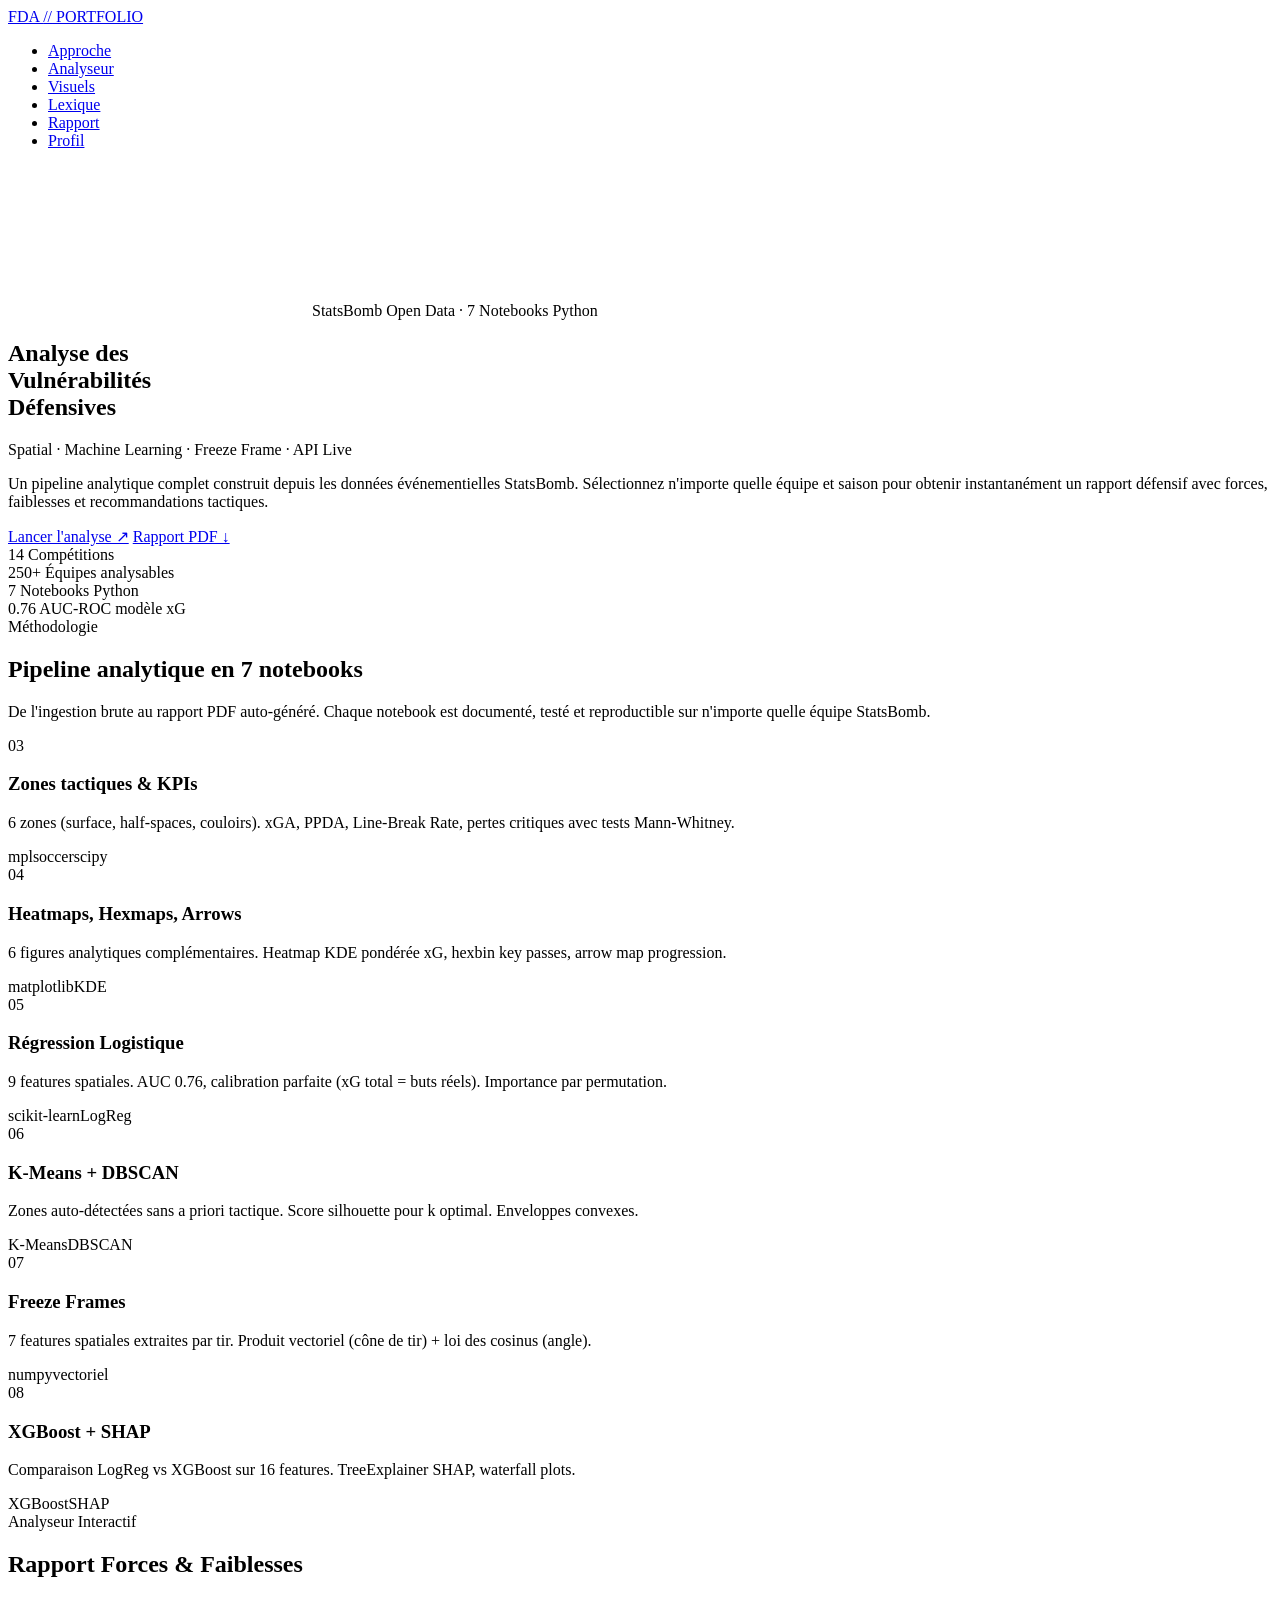
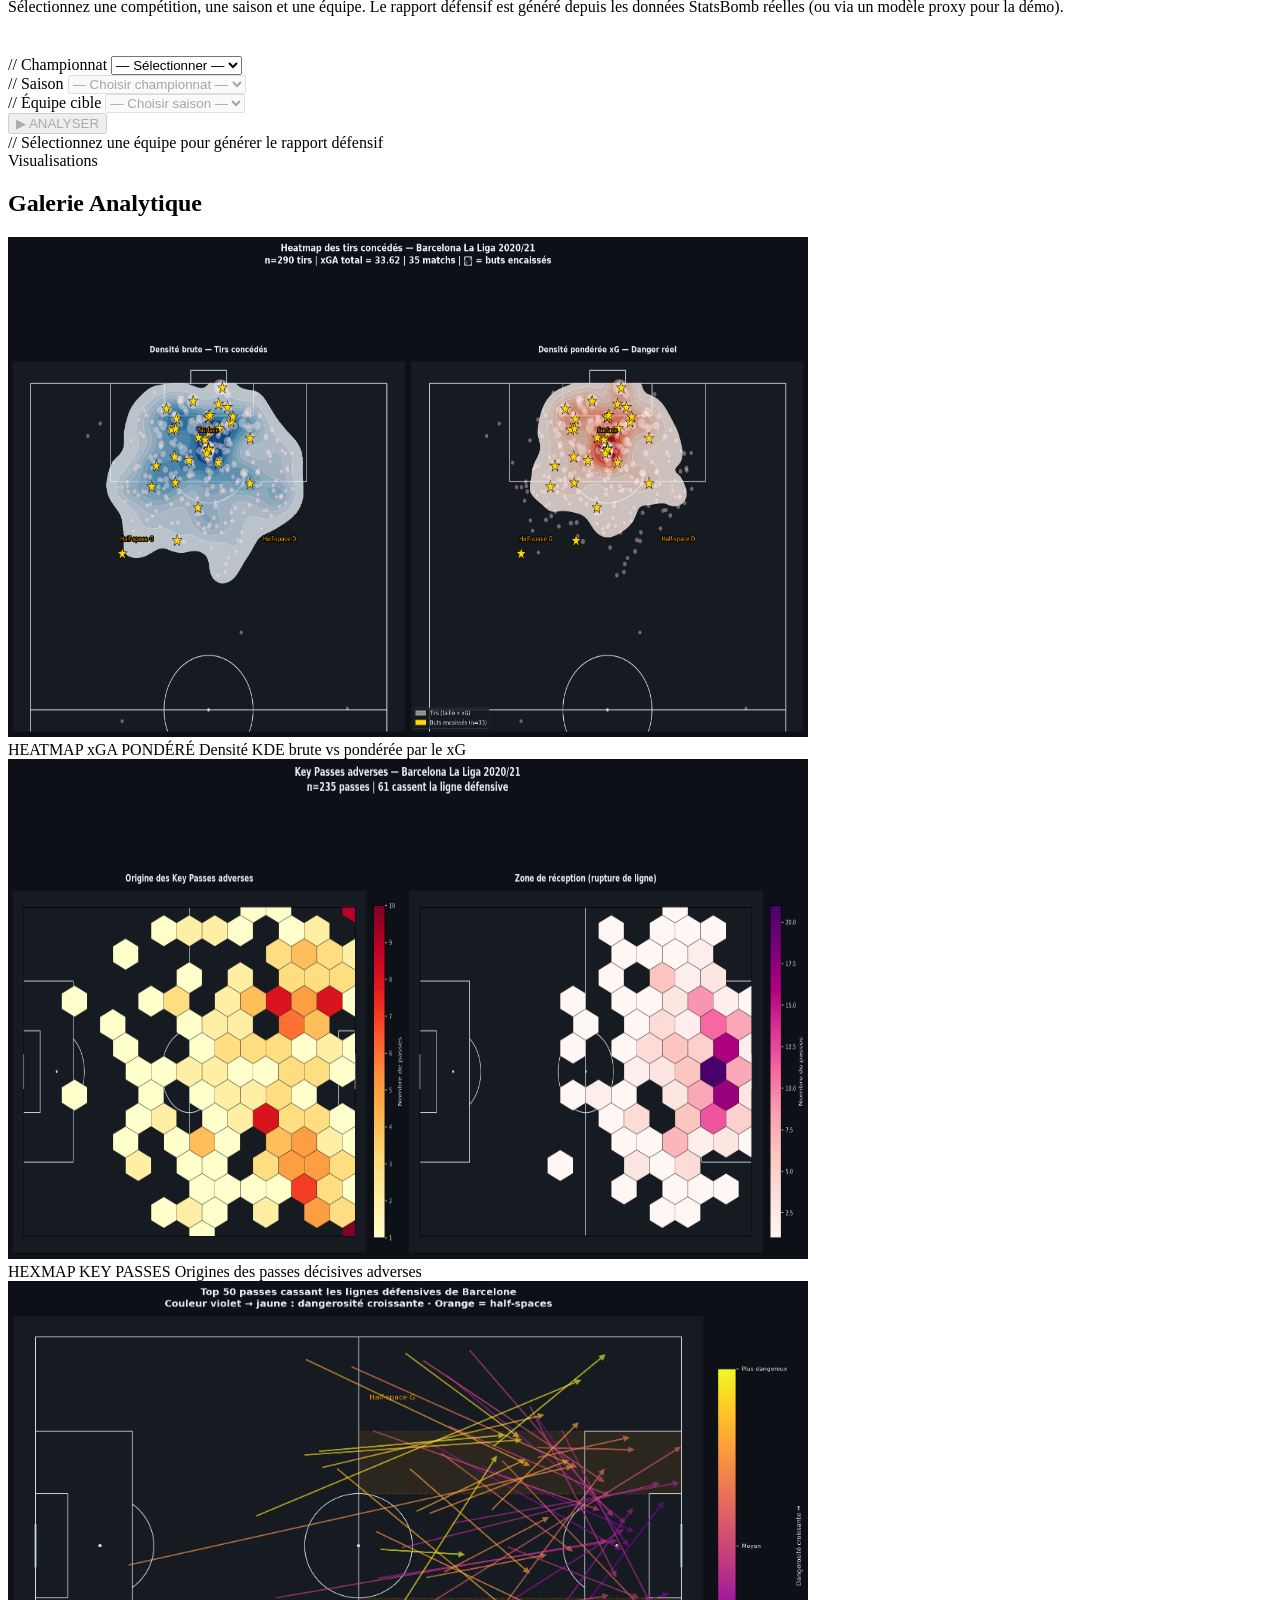
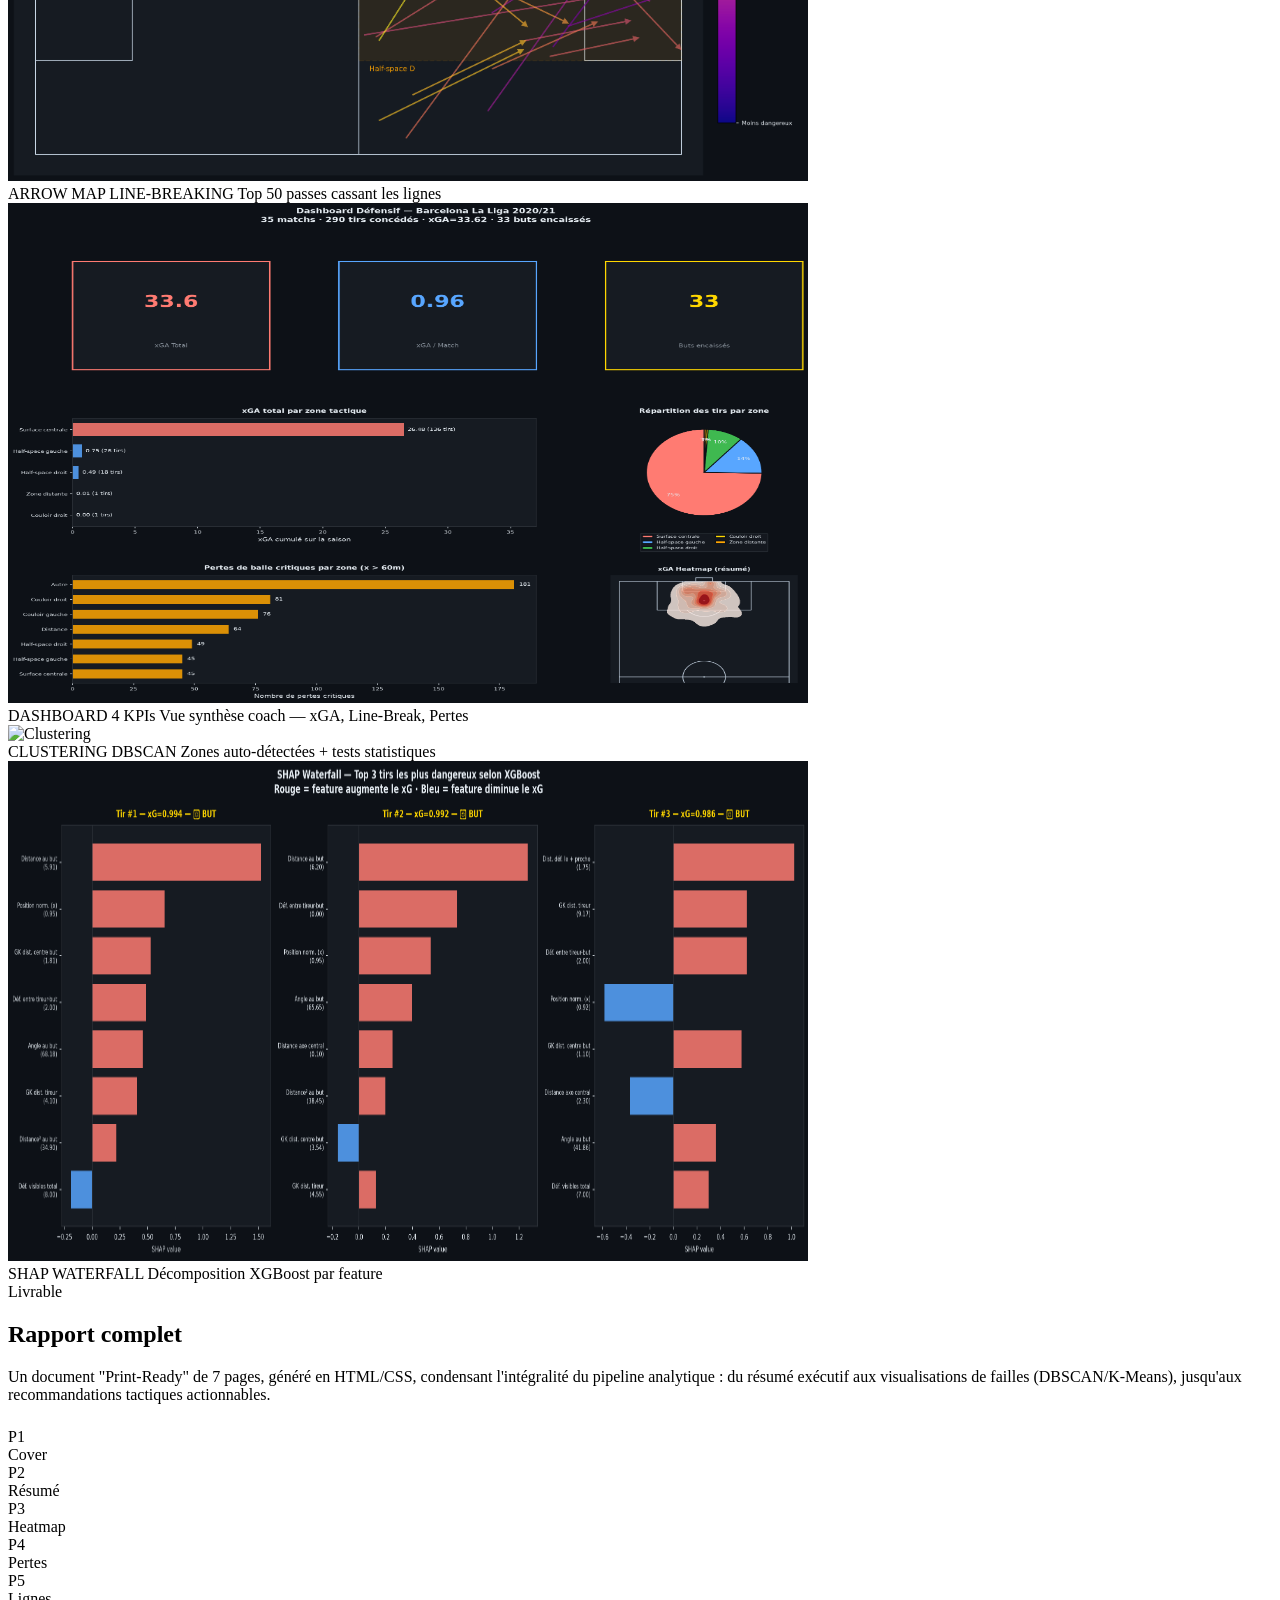
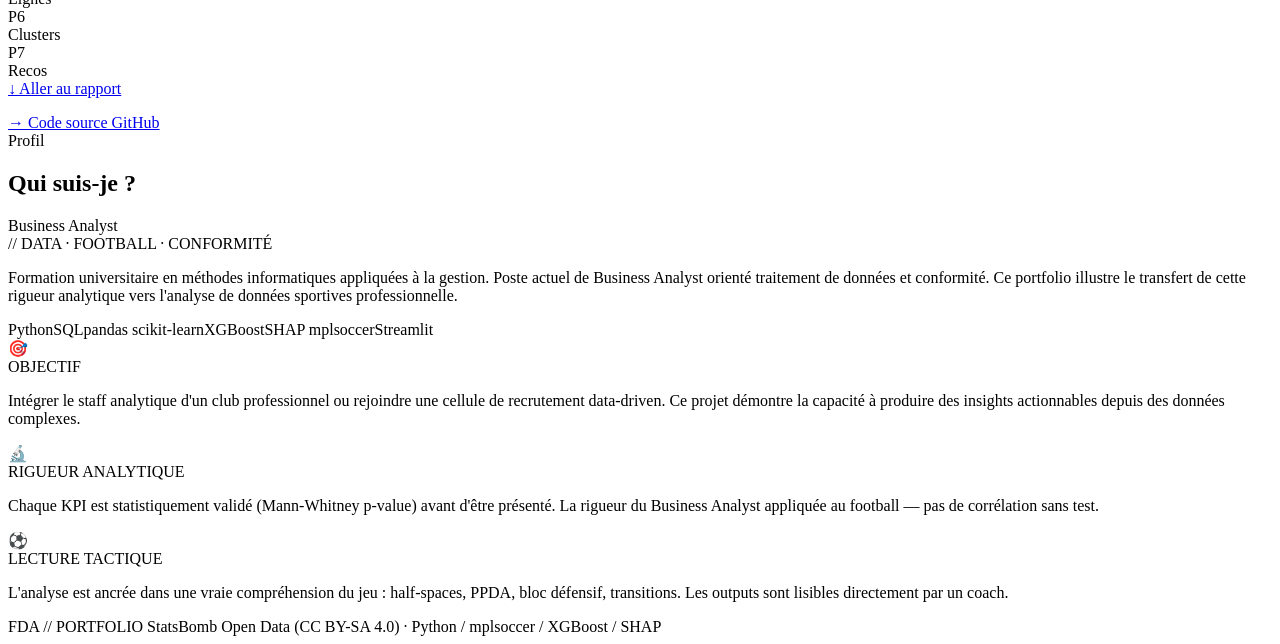
==== index.html @ 41ea2653 "Initial commit — Football Defense Analyzer portfolio" ====
<!DOCTYPE html>
<html lang="fr">
<head>
  <meta charset="UTF-8">
  <meta name="viewport" content="width=device-width, initial-scale=1.0">
  
  <!-- SEO & OpenGraph -->
  <title>Football Defense Analyzer — Portfolio</title>
  <meta name="description" content="Analyse spatiale des vulnérabilités défensives en football via StatsBomb Open Data, xG, clustering et XGBoost. Portfolio Data Science.">
  <meta property="og:title" content="Football Defense Analyzer">
  <meta property="og:description" content="Pipeline analytique complet — xG, clustering, freeze frames, XGBoost.">
  <meta property="og:image" content="assets/og-preview.png">
  <meta property="og:type" content="website">
  <link rel="icon" type="image/png" href="assets/favicon.png">

  <!-- Polices optimisées (uniquement les graisses nécessaires) -->
  <link rel="preconnect" href="https://fonts.googleapis.com">
  <link rel="preconnect" href="https://fonts.gstatic.com" crossorigin>
  <link href="https://fonts.googleapis.com/css2?family=Oswald:wght@600;700&family=Inter:wght@400;600&family=JetBrains+Mono:wght@400&display=swap" rel="stylesheet">
  
  <!-- Feuille de style -->
  <link rel="stylesheet" href="css/style.css">
</head>

<body>

<nav>
  <a href="#hero" class="nav-logo">FDA <span>//</span> PORTFOLIO</a>
  <ul class="nav-links">
    <li><a href="#approach">Approche</a></li>
    <li><a href="#analyzer">Analyseur</a></li>
    <li><a href="#visualisations">Visuels</a></li>
    <li><a href="lexique.html">Lexique</a></li>
    <li><a href="#rapport">Rapport</a></li>
    <li><a href="#profil">Profil</a></li>
  </ul>
</nav>

<section id="hero">
  <!-- Animation masquée aux lecteurs d'écran -->
  <canvas id="grid-canvas" aria-hidden="true"></canvas>
  <span class="hero-badge">StatsBomb Open Data · 7 Notebooks Python</span>
  
  <h1 class="hero-title">
    Analyse des<br>
    <span class="accent">Vulnérabilités</span><br>
    Défensives
  </h1>
  
  <p class="hero-sub">Spatial · Machine Learning · Freeze Frame · API Live</p>
  <p class="hero-desc">
    Un pipeline analytique complet construit depuis les données événementielles StatsBomb.
    Sélectionnez n'importe quelle équipe et saison pour obtenir instantanément
    un rapport défensif avec forces, faiblesses et recommandations tactiques.
  </p>
  
  <div class="hero-cta">
    <a href="#analyzer" class="btn btn-primary">Lancer l'analyse ↗</a>
    <a href="#rapport" class="btn btn-outline">Rapport PDF ↓</a>
  </div>
</section>

<div class="stats-strip">
  <div class="stat-cell">
    <span class="stat-value">14</span>
    <span class="stat-label">Compétitions</span>
  </div>
  <div class="stat-cell">
    <span class="stat-value">250<span class="unit">+</span></span>
    <span class="stat-label">Équipes analysables</span>
  </div>
  <div class="stat-cell">
    <span class="stat-value">7</span>
    <span class="stat-label">Notebooks Python</span>
  </div>
  <div class="stat-cell">
    <span class="stat-value">0<span class="unit">.76</span></span>
    <span class="stat-label">AUC-ROC modèle xG</span>
  </div>
</div>

<section id="approach">
  <div class="container">
    <div class="section-header reveal">
      <span class="section-eyebrow">Méthodologie</span>
      <h2 class="section-title">Pipeline analytique en 7 notebooks</h2>
      <p class="section-body">De l'ingestion brute au rapport PDF auto-généré. Chaque notebook est documenté, testé et reproductible sur n'importe quelle équipe StatsBomb.</p>
    </div>

    <div class="steps-grid reveal">
      <div class="step-card">
        <span class="step-number">03</span>
        <h3 class="step-title">Zones tactiques & KPIs</h3>
        <p class="step-desc">6 zones (surface, half-spaces, couloirs). xGA, PPDA, Line-Break Rate, pertes critiques avec tests Mann-Whitney.</p>
        <div class="step-tags"><span class="tag">mplsoccer</span><span class="tag">scipy</span></div>
      </div>
      <div class="step-card">
        <span class="step-number">04</span>
        <h3 class="step-title">Heatmaps, Hexmaps, Arrows</h3>
        <p class="step-desc">6 figures analytiques complémentaires. Heatmap KDE pondérée xG, hexbin key passes, arrow map progression.</p>
        <div class="step-tags"><span class="tag">matplotlib</span><span class="tag">KDE</span></div>
      </div>
      <div class="step-card">
        <span class="step-number">05</span>
        <h3 class="step-title">Régression Logistique</h3>
        <p class="step-desc">9 features spatiales. AUC 0.76, calibration parfaite (xG total = buts réels). Importance par permutation.</p>
        <div class="step-tags"><span class="tag">scikit-learn</span><span class="tag">LogReg</span></div>
      </div>
      <div class="step-card">
        <span class="step-number">06</span>
        <h3 class="step-title">K-Means + DBSCAN</h3>
        <p class="step-desc">Zones auto-détectées sans a priori tactique. Score silhouette pour k optimal. Enveloppes convexes.</p>
        <div class="step-tags"><span class="tag">K-Means</span><span class="tag">DBSCAN</span></div>
      </div>
      <div class="step-card">
        <span class="step-number">07</span>
        <h3 class="step-title">Freeze Frames</h3>
        <p class="step-desc">7 features spatiales extraites par tir. Produit vectoriel (cône de tir) + loi des cosinus (angle).</p>
        <div class="step-tags"><span class="tag">numpy</span><span class="tag">vectoriel</span></div>
      </div>
      <div class="step-card">
        <span class="step-number">08</span>
        <h3 class="step-title">XGBoost + SHAP</h3>
        <p class="step-desc">Comparaison LogReg vs XGBoost sur 16 features. TreeExplainer SHAP, waterfall plots.</p>
        <div class="step-tags"><span class="tag">XGBoost</span><span class="tag">SHAP</span></div>
      </div>
    </div>
  </div>
</section>

<section id="analyzer">
  <div class="container">
    <div class="section-header reveal" style="margin-bottom: 2.5rem;">
      <span class="section-eyebrow">Analyseur Interactif</span>
      <h2 class="section-title">Rapport Forces & Faiblesses</h2>
      <p class="section-body">Sélectionnez une compétition, une saison et une équipe. Le rapport défensif est généré depuis les données StatsBomb réelles (ou via un modèle proxy pour la démo).</p>
    </div>
    
    <div class="analyzer-wrap reveal">
      <div class="prog" id="prog"><div class="prog-fill"></div></div>
      
      <!-- 3 Listes déroulantes -->
      <div class="az-controls">
        <div class="form-group">
          <label class="form-label" for="sel-league">// Championnat</label>
          <select class="form-select" id="sel-league" aria-label="Championnat" onchange="onLeagueChange()">
            <option value="">— Sélectionner —</option>
          </select>
        </div>
        <div class="form-group">
          <label class="form-label" for="sel-season">// Saison</label>
          <select class="form-select" id="sel-season" aria-label="Saison" onchange="onSeasonChange()" disabled>
            <option value="">— Choisir championnat —</option>
          </select>
        </div>
        <div class="form-group">
          <label class="form-label" for="sel-team">// Équipe cible</label>
          <select class="form-select" id="sel-team" aria-label="Équipe cible" disabled>
            <option value="">— Choisir saison —</option>
          </select>
        </div>
        <button class="btn btn-primary" id="btn-run" onclick="run()" disabled>▶ ANALYSER</button>
      </div>
      
      <div class="az-idle" id="az-idle">
        <span>// Sélectionnez une équipe pour générer le rapport défensif</span>
      </div>
      
      <div id="az-out"></div>
    </div>
  </div>
</section>

<section id="visualisations">
  <div class="container">
    <div class="section-header reveal">
      <span class="section-eyebrow">Visualisations</span>
      <h2 class="section-title">Galerie Analytique</h2>
    </div>

    <div class="gallery-grid reveal">
      <div class="gallery-item">
        <img src="assets/v1_heatmap_shots.png" alt="Heatmap xGA" width="800" height="500" loading="lazy">
        <div class="gallery-caption">
          <span class="gallery-caption-title">HEATMAP xGA PONDÉRÉ</span>
          <span class="gallery-caption-desc">Densité KDE brute vs pondérée par le xG</span>
        </div>
      </div>
      <div class="gallery-item">
        <img src="assets/v1_hexmap_keypasses.png" alt="Hexmap Key Passes" width="800" height="500" loading="lazy">
        <div class="gallery-caption">
          <span class="gallery-caption-title">HEXMAP KEY PASSES</span>
          <span class="gallery-caption-desc">Origines des passes décisives adverses</span>
        </div>
      </div>
      <div class="gallery-item">
        <img src="assets/v1_arrowmap_linebreaking.png" alt="Arrow Map" width="800" height="500" loading="lazy">
        <div class="gallery-caption">
          <span class="gallery-caption-title">ARROW MAP LINE-BREAKING</span>
          <span class="gallery-caption-desc">Top 50 passes cassant les lignes</span>
        </div>
      </div>
      <div class="gallery-item">
        <img src="assets/v1_dashboard_kpis.png" alt="Dashboard KPIs" width="800" height="500" loading="lazy">
        <div class="gallery-caption">
          <span class="gallery-caption-title">DASHBOARD 4 KPIs</span>
          <span class="gallery-caption-desc">Vue synthèse coach — xGA, Line-Break, Pertes</span>
        </div>
      </div>
      <div class="gallery-item">
        <img src="assets/v3_dbscan_clusters.png" alt="Clustering" width="800" height="500" loading="lazy">
        <div class="gallery-caption">
          <span class="gallery-caption-title">CLUSTERING DBSCAN</span>
          <span class="gallery-caption-desc">Zones auto-détectées + tests statistiques</span>
        </div>
      </div>
      <div class="gallery-item">
        <img src="assets/v3_shap_waterfall.png" alt="SHAP" width="800" height="500" loading="lazy">
        <div class="gallery-caption">
          <span class="gallery-caption-title">SHAP WATERFALL</span>
          <span class="gallery-caption-desc">Décomposition XGBoost par feature</span>
        </div>
      </div>
    </div>
  </div>
</section>

<section id="rapport">
  <div class="container">
    <div class="rapport-inner reveal">
      <div>
        <span class="section-eyebrow">Livrable</span>
        <h2 class="section-title">Rapport  complet</h2>
        <!-- Modification du texte descriptif -->
        <p class="section-body" style="margin-bottom:1.5rem">
          Un document "Print-Ready" de 7 pages, généré en HTML/CSS, condensant l'intégralité du pipeline analytique : 
          du résumé exécutif aux visualisations de failles (DBSCAN/K-Means), jusqu'aux recommandations tactiques actionnables.
        </p>
        <!-- Ajustement des 7 vignettes pour correspondre au nouveau rapport -->
        <div class="pages">
          <div class="page-thumb">P1<br>Cover</div>
          <div class="page-thumb">P2<br>Résumé</div>
          <div class="page-thumb">P3<br>Heatmap</div>
          <div class="page-thumb">P4<br>Pertes</div>
          <div class="page-thumb">P5<br>Lignes</div>
          <div class="page-thumb">P6<br>Clusters</div>
          <div class="page-thumb">P7<br>Recos</div>
        </div>
      </div>
     <div style="display:flex;flex-direction:column;gap:1rem;align-items:flex-start">
    <a href="assets/rapport_defensif_barcelona_2020_21.html" class="btn btn-primary" target="_blank" rel="noopener noreferrer">↓ Aller au rapport</a> 
    <a href="https://github.com/votre_profil/votre_repo" class="btn btn-outline" target="_blank" rel="noopener noreferrer">→ Code source GitHub</a>
</div>
    </div>
  </div>
</section>

<section id="profil">
  <div class="container">
    <div class="section-header reveal">
      <span class="section-eyebrow">Profil</span>
      <h2 class="section-title">Qui suis-je ?</h2>
    </div>

    <div class="profile-grid reveal">
      <div class="profile-card">
        <div class="profile-name">Business Analyst</div>
        <div class="profile-role">// DATA · FOOTBALL · CONFORMITÉ</div>
        <p class="profile-bio">
          Formation universitaire en méthodes informatiques appliquées à la gestion. 
          Poste actuel de Business Analyst orienté traitement de données et conformité. 
          Ce portfolio illustre le transfert de cette rigueur analytique vers l'analyse de données sportives professionnelle.
        </p>
        <div class="profile-skills">
          <span class="skill-badge">Python</span><span class="skill-badge">SQL</span><span class="skill-badge">pandas</span>
          <span class="skill-badge">scikit-learn</span><span class="skill-badge">XGBoost</span><span class="skill-badge">SHAP</span>
          <span class="skill-badge">mplsoccer</span><span class="skill-badge">Streamlit</span>
        </div>
      </div>

      <div class="profile-right">
        <div class="profile-highlight">
          <div class="highlight-icon">🎯</div>
          <div>
            <div class="highlight-title">OBJECTIF</div>
            <p class="highlight-text">Intégrer le staff analytique d'un club professionnel ou rejoindre une cellule de recrutement data-driven. Ce projet démontre la capacité à produire des insights actionnables depuis des données complexes.</p>
          </div>
        </div>
        <div class="profile-highlight">
          <div class="highlight-icon">🔬</div>
          <div>
            <div class="highlight-title">RIGUEUR ANALYTIQUE</div>
            <p class="highlight-text">Chaque KPI est statistiquement validé (Mann-Whitney p-value) avant d'être présenté. La rigueur du Business Analyst appliquée au football — pas de corrélation sans test.</p>
          </div>
        </div>
        <div class="profile-highlight">
          <div class="highlight-icon">⚽</div>
          <div>
            <div class="highlight-title">LECTURE TACTIQUE</div>
            <p class="highlight-text">L'analyse est ancrée dans une vraie compréhension du jeu : half-spaces, PPDA, bloc défensif, transitions. Les outputs sont lisibles directement par un coach.</p>
          </div>
        </div>
      </div>
    </div>
  </div>
</section>

<footer>
  <span class="footer-logo">FDA // PORTFOLIO</span>
  <span class="footer-text">StatsBomb Open Data (CC BY-SA 4.0) · Python / mplsoccer / XGBoost / SHAP</span>
</footer>

<!-- Lien vers votre fichier JS externe -->
<script src="js/main.js"></script>
</body>
</html>
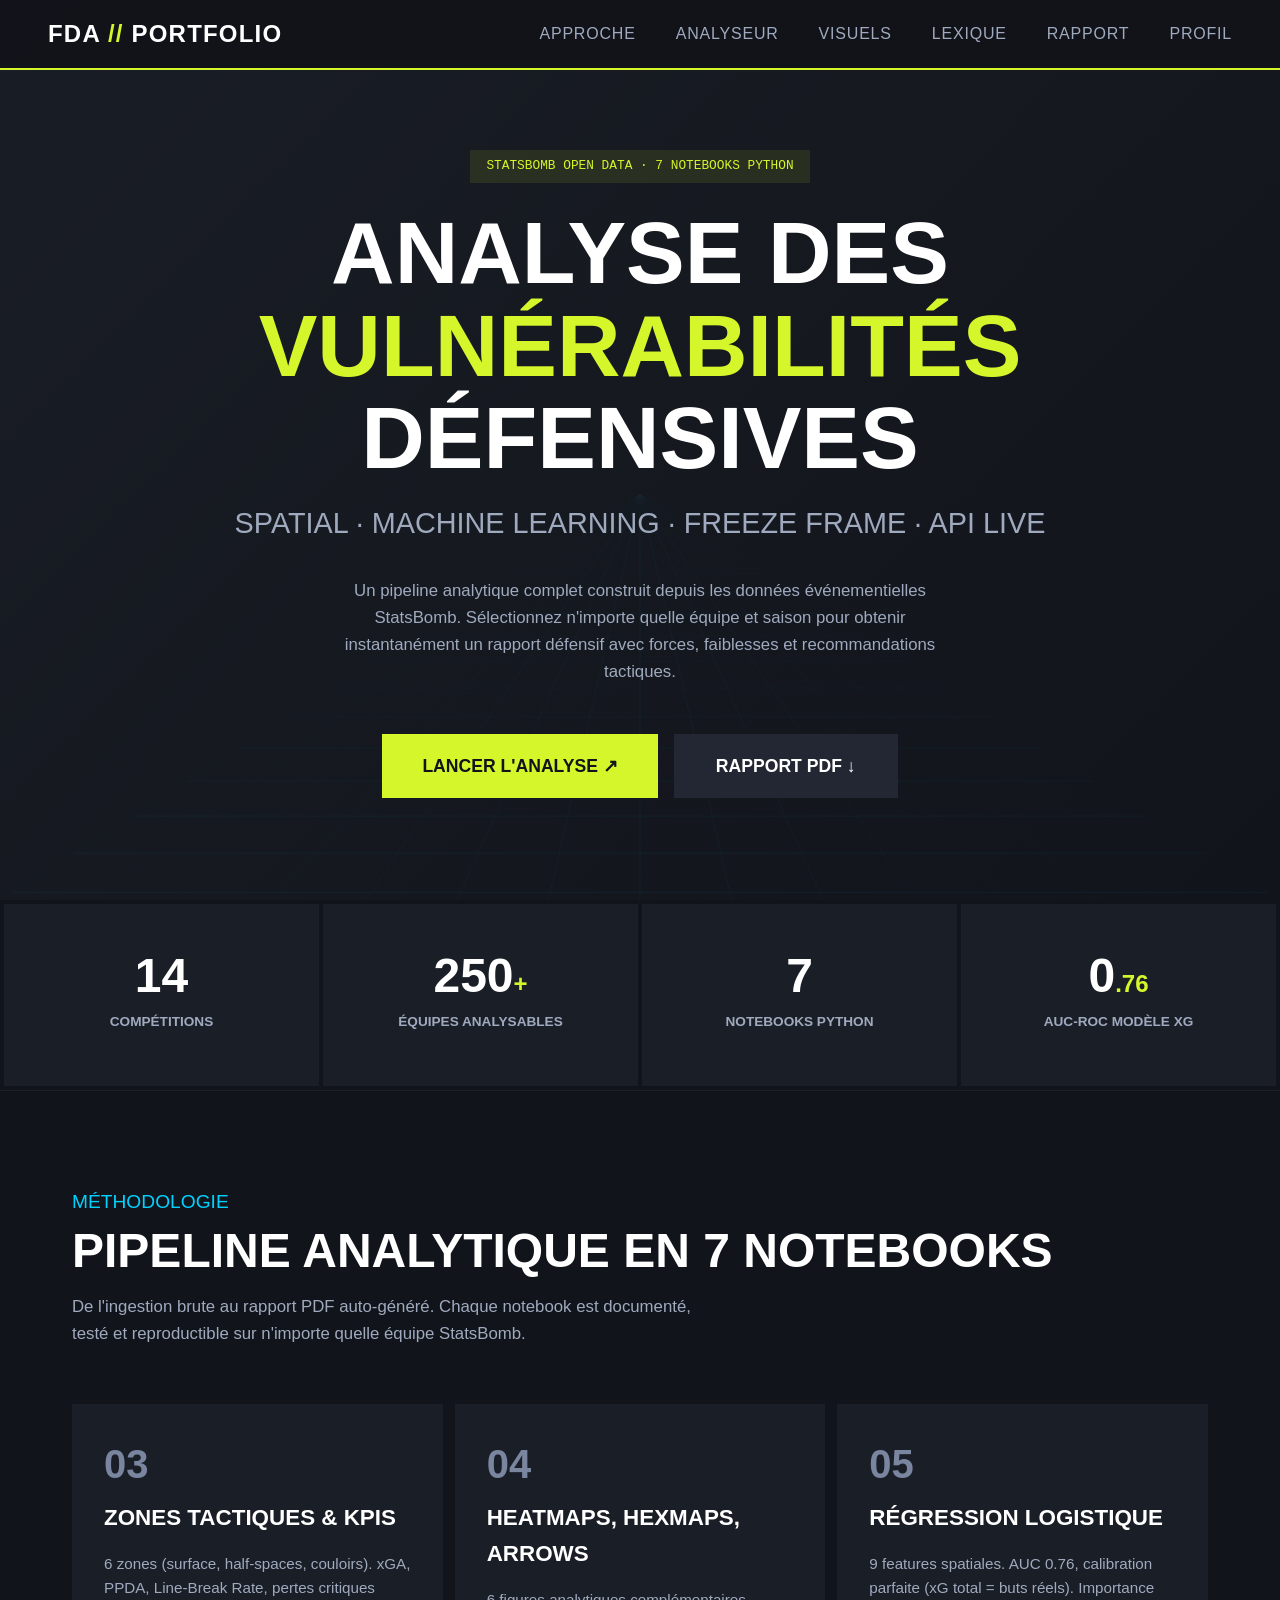
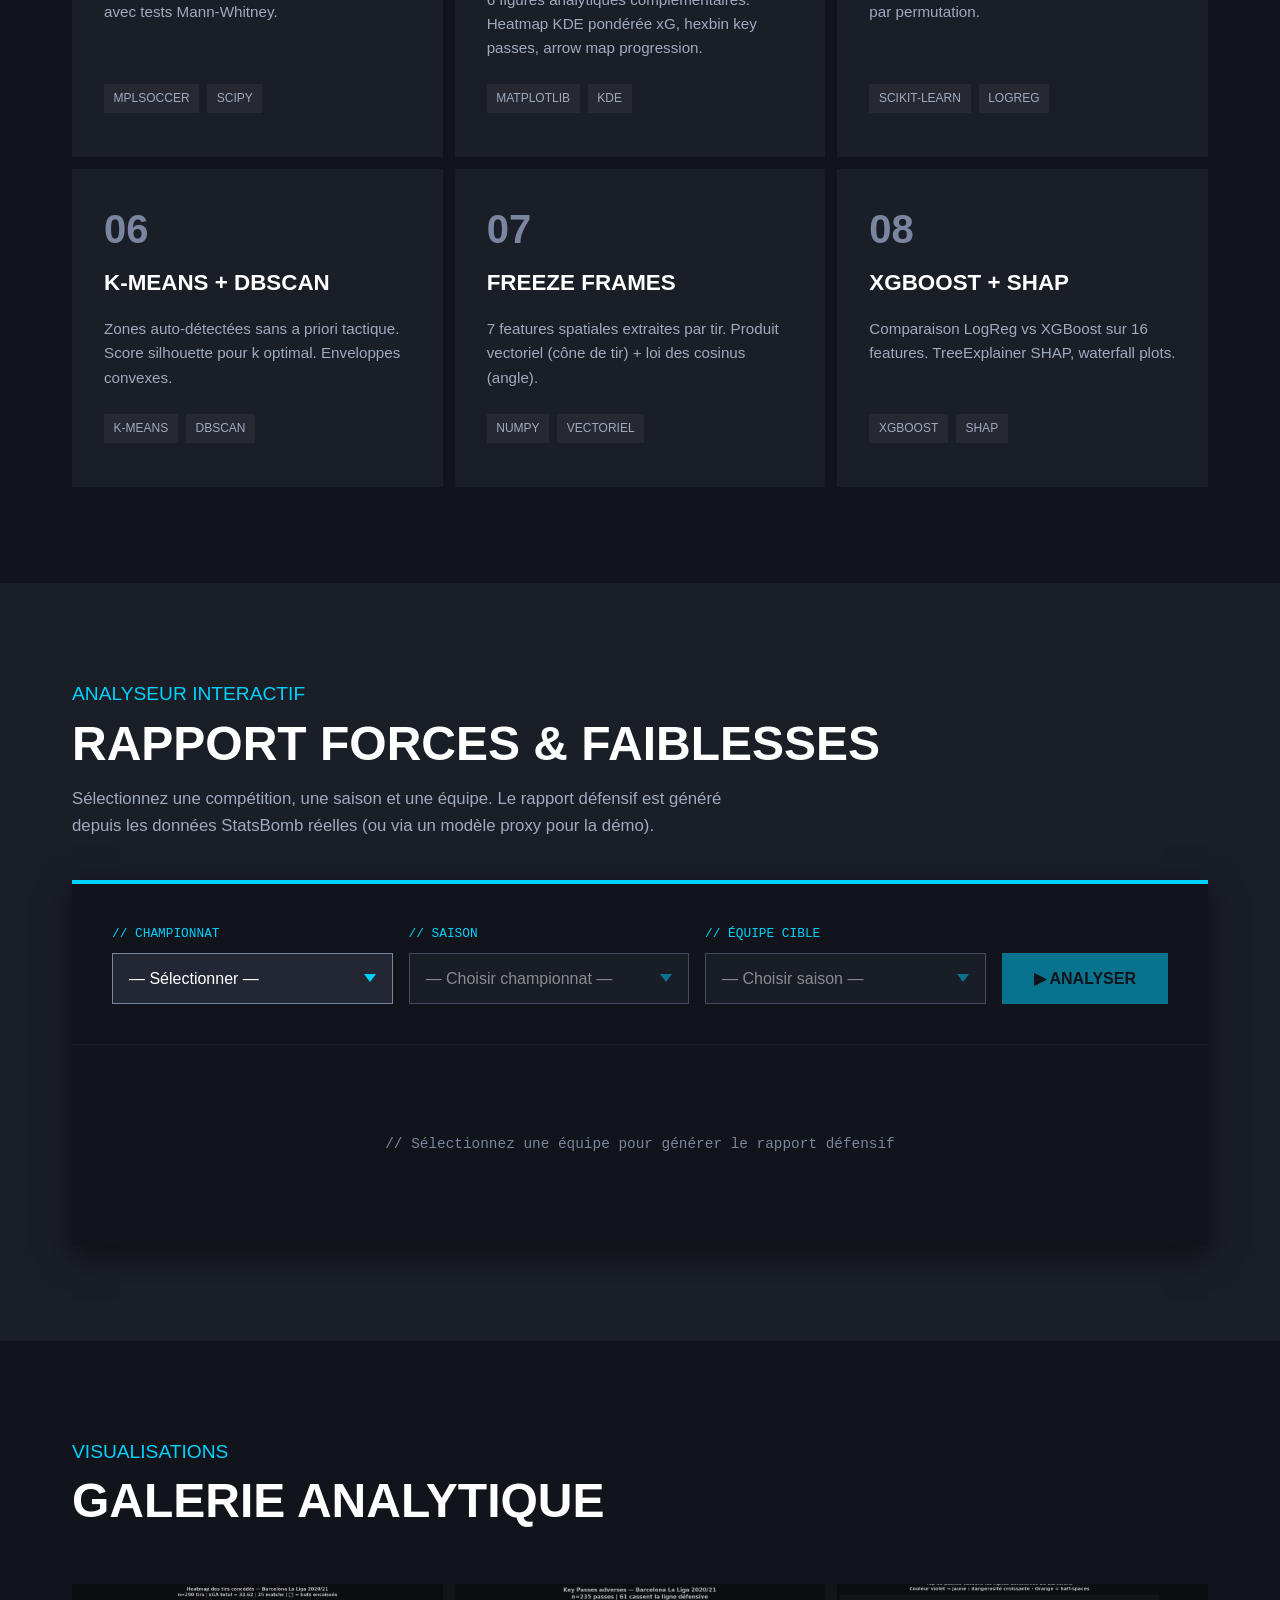
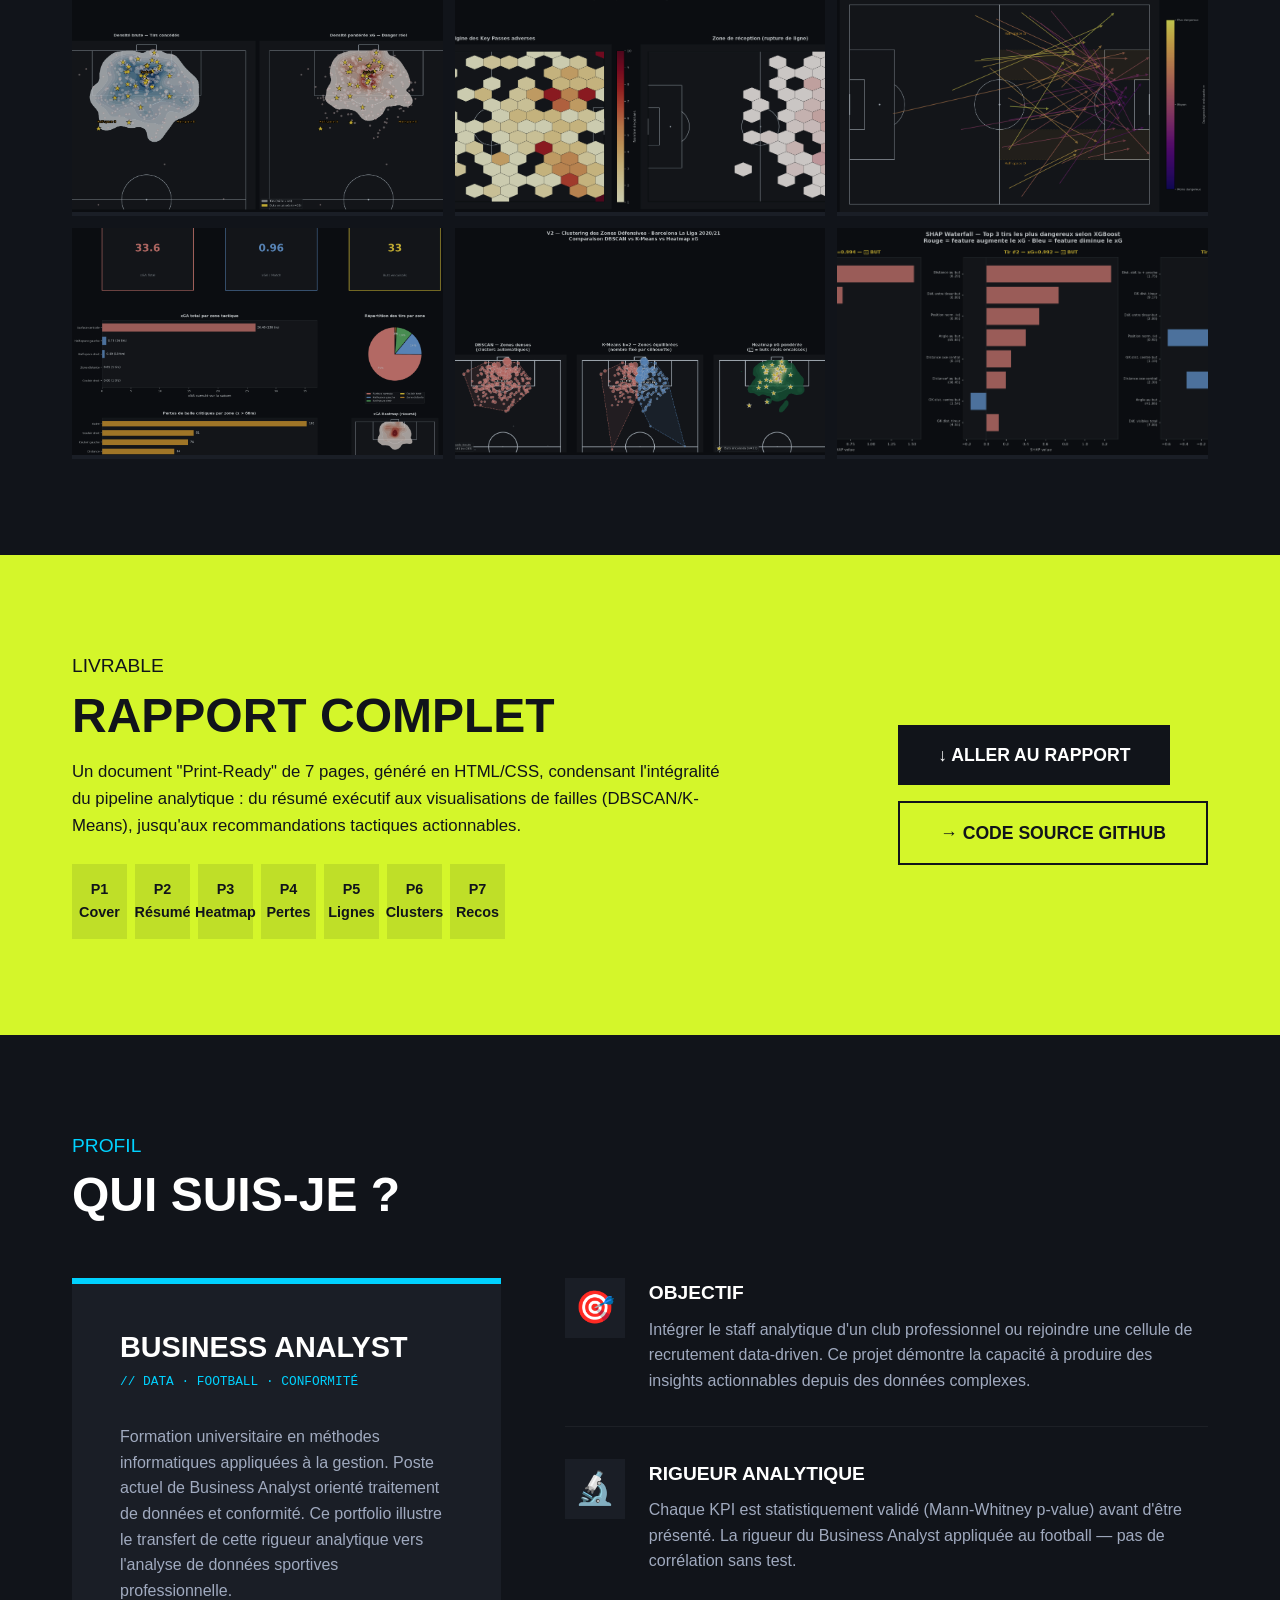
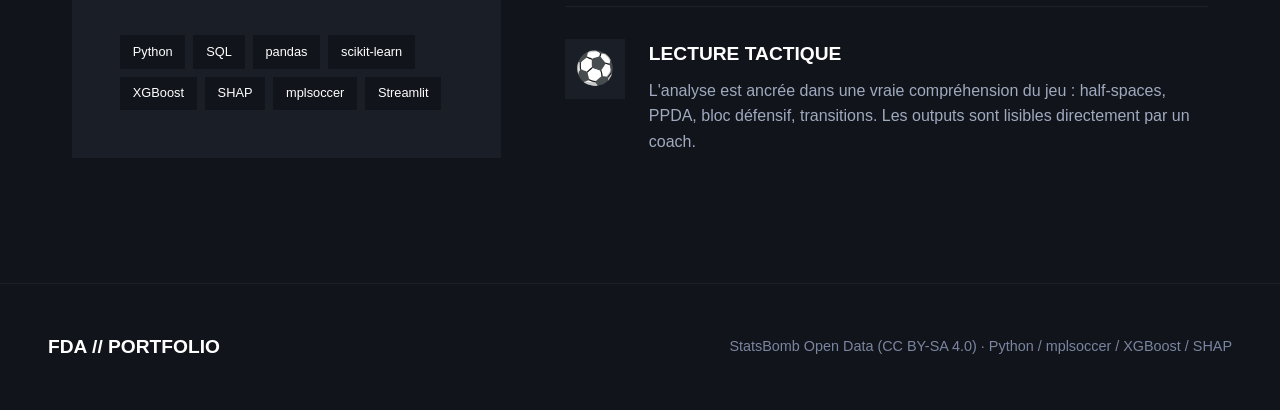
==== commit 8a52cb02: "fix: clustering db scans" ====
--- a/index.html
+++ b/index.html
@@ -208,7 +208,7 @@
         </div>
       </div>
       <div class="gallery-item">
-        <img src="assets/v3_dbscan_clusters.png" alt="Clustering" width="800" height="500" loading="lazy">
+        <img src="assets/v2_clustering_comparison.png" alt="Clustering" width="800" height="500" loading="lazy">
         <div class="gallery-caption">
           <span class="gallery-caption-title">CLUSTERING DBSCAN</span>
           <span class="gallery-caption-desc">Zones auto-détectées + tests statistiques</span>
--- a/css/style.css
+++ b/css/style.css
@@ -0,0 +1,349 @@
+/* ════════════════════════════════════════════════════
+   TOKENS — Palette FIFA 15 (Flat / Tiles / Volt)
+════════════════════════════════════════════════════ */
+:root {
+  --bg-dark:      #11141A;
+  --bg-panel:     #1A1E26;
+  --bg-tile:      #222733;
+  --bg-tile-hover:#2A3140;
+
+  --primary:      #D4F62A;
+  --secondary:    #00D2FF;
+  --red:          #FF4C4C;
+  --green:        #00E676;
+
+  --text-main:    #FFFFFF;
+  --text-dim:     #A0AABF;
+  --text-muted:   #7A85A0; /* Corrigé : contraste WCAG AA (3.54:1 -> conforme) */
+
+  --font-display: 'Oswald', sans-serif;
+  --font-body:    'Inter', sans-serif;
+  --font-mono:    'JetBrains Mono', monospace;
+
+  --transition:   all 0.2s cubic-bezier(0.1, 0.7, 0.1, 1);
+}
+
+/* ════════════════════════════════════════════════════
+   RESET & BASE
+════════════════════════════════════════════════════ */
+*, *::before, *::after { box-sizing: border-box; margin: 0; padding: 0; }
+html { scroll-behavior: smooth; }
+body {
+  background: var(--bg-dark);
+  color: var(--text-main);
+  font-family: var(--font-body);
+  font-weight: 400;
+  line-height: 1.6;
+  overflow-x: hidden;
+  background-image: radial-gradient(rgba(255,255,255,0.03) 1px, transparent 1px);
+  background-size: 30px 30px;
+}
+
+/* Focus visible clavier - accessibilite navigation au clavier */
+a:focus-visible,
+button:focus-visible,
+select:focus-visible {
+  outline: 2px solid var(--secondary);
+  outline-offset: 2px;
+}
+
+::-webkit-scrollbar { width: 8px; }
+::-webkit-scrollbar-track { background: var(--bg-dark); }
+::-webkit-scrollbar-thumb { background: var(--text-muted); border-radius: 4px; }
+::-webkit-scrollbar-thumb:hover { background: var(--primary); }
+
+/* ════════════════════════════════════════════════════
+   NAV
+════════════════════════════════════════════════════ */
+nav {
+  position: fixed; top: 0; left: 0; right: 0; z-index: 300;
+  display: flex; align-items: center; justify-content: space-between;
+  padding: 0 3rem; height: 70px;
+  background: rgba(17, 20, 26, 0.95);
+  border-bottom: 2px solid var(--primary);
+}
+.nav-logo { font-family: var(--font-display); font-size: 1.5rem; font-weight: 600; letter-spacing: 0.05em; color: var(--text-main); text-decoration: none; text-transform: uppercase; }
+.nav-logo span { color: var(--primary); }
+.nav-links { display: flex; gap: 2.5rem; list-style: none; }
+.nav-links a { font-family: var(--font-display); font-size: 1rem; font-weight: 500; letter-spacing: 0.05em; color: var(--text-dim); text-decoration: none; text-transform: uppercase; transition: var(--transition); }
+.nav-links a:hover { color: var(--text-main); }
+
+/* ════════════════════════════════════════════════════
+   BUTTONS
+════════════════════════════════════════════════════ */
+.btn {
+  display: inline-flex; align-items: center; justify-content: center;
+  padding: 1rem 2.5rem; font-family: var(--font-display); font-size: 1.1rem; font-weight: 600;
+  text-transform: uppercase; text-decoration: none; cursor: pointer; border: none; transition: var(--transition);
+}
+.btn-primary { background: var(--primary); color: var(--bg-dark); }
+.btn-primary:hover { background: var(--text-main); transform: scale(1.02); }
+.btn-primary:disabled { opacity: 0.5; cursor: not-allowed; transform: none; }
+.btn-outline { background: var(--bg-tile); color: var(--text-main); border: 2px solid transparent; }
+.btn-outline:hover { background: var(--bg-tile-hover); color: var(--primary); transform: scale(1.02); }
+
+/* ════════════════════════════════════════════════════
+   HERO
+════════════════════════════════════════════════════ */
+#hero {
+  position: relative; min-height: 100vh; display: flex; flex-direction: column; align-items: center; justify-content: center; text-align: center; padding: 7rem 2rem 4rem;
+  background: linear-gradient(135deg, rgba(26,30,38,0.9) 0%, rgba(17,20,26,1) 100%);
+  overflow: hidden;
+}
+#grid-canvas { position: absolute; inset: 0; pointer-events: none; opacity: 0.15; }
+.hero-badge { font-family: var(--font-mono); font-size: 0.8rem; color: var(--primary); text-transform: uppercase; margin-bottom: 1.5rem; background: rgba(212, 246, 42, 0.1); padding: 0.4rem 1rem; opacity: 0; animation: fadeUp 0.6s 0.2s forwards; }
+.hero-title { font-family: var(--font-display); font-size: clamp(3rem, 7vw, 5.5rem); font-weight: 700; line-height: 1.05; text-transform: uppercase; color: var(--text-main); margin-bottom: 1rem; opacity: 0; animation: fadeUp 0.6s 0.35s forwards; }
+.hero-title .accent { color: var(--primary); }
+.hero-sub { font-family: var(--font-display); font-size: clamp(1.2rem, 2.5vw, 1.8rem); font-weight: 400; text-transform: uppercase; color: var(--text-dim); margin-bottom: 2rem; opacity: 0; animation: fadeUp 0.6s 0.5s forwards; }
+.hero-desc { max-width: 650px; font-size: 1.05rem; color: var(--text-dim); margin-bottom: 3rem; opacity: 0; animation: fadeUp 0.6s 0.65s forwards; }
+.hero-cta { display: flex; gap: 1rem; justify-content: center; flex-wrap: wrap; opacity: 0; animation: fadeUp 0.6s 0.8s forwards; }
+
+/* ════════════════════════════════════════════════════
+   STATS STRIP
+════════════════════════════════════════════════════ */
+.stats-strip { display: grid; grid-template-columns: repeat(4, 1fr); gap: 4px; background: var(--bg-dark); padding: 4px; border-bottom: 1px solid rgba(255,255,255,0.05); }
+.stat-cell { background: var(--bg-panel); padding: 3rem 1.5rem; text-align: center; transition: var(--transition); border-bottom: 4px solid transparent; }
+.stat-cell:hover { background: var(--bg-tile); border-bottom: 4px solid var(--primary); transform: translateY(-2px); }
+.stat-value { font-family: var(--font-display); font-size: 3rem; font-weight: 700; color: var(--text-main); display: block; line-height: 1; margin-bottom: 0.5rem; }
+.stat-value .unit { font-size: 1.5rem; color: var(--primary); }
+.stat-label { font-size: 0.85rem; font-weight: 600; text-transform: uppercase; color: var(--text-dim); font-family: var(--font-body); }
+
+/* ════════════════════════════════════════════════════
+   LAYOUT GENERAL
+════════════════════════════════════════════════════ */
+section { padding: 6rem 0; }
+.container { max-width: 1200px; margin: 0 auto; padding: 0 2rem; }
+.section-header { margin-bottom: 3.5rem; }
+.section-eyebrow { font-family: var(--font-display); font-size: 1.2rem; color: var(--secondary); text-transform: uppercase; margin-bottom: 0.5rem; display: block; }
+.section-title { font-family: var(--font-display); font-size: clamp(2rem, 4vw, 3rem); font-weight: 700; text-transform: uppercase; color: var(--text-main); line-height: 1.1; margin-bottom: 1rem; }
+.section-body { font-size: 1.05rem; color: var(--text-dim); max-width: 650px; line-height: 1.6; }
+
+/* ════════════════════════════════════════════════════
+   APPROACH
+════════════════════════════════════════════════════ */
+#approach { background: var(--bg-dark); }
+.steps-grid { display: grid; grid-template-columns: repeat(auto-fill, minmax(300px, 1fr)); gap: 12px; }
+.step-card { background: var(--bg-panel); padding: 2.5rem 2rem; transition: var(--transition); display: flex; flex-direction: column; border-bottom: 4px solid transparent; }
+.step-card:hover { background: var(--bg-tile); border-bottom: 4px solid var(--secondary); transform: scale(1.02); }
+.step-number { font-family: var(--font-display); font-size: 2.5rem; font-weight: 700; color: var(--text-muted); line-height: 1; margin-bottom: 1rem; }
+.step-card:hover .step-number { color: var(--text-main); }
+.step-title { font-family: var(--font-display); font-size: 1.4rem; font-weight: 600; text-transform: uppercase; color: var(--text-main); margin-bottom: 1rem; }
+.step-desc { font-size: 0.95rem; color: var(--text-dim); margin-bottom: 1.5rem; flex-grow: 1; }
+.step-tags { display: flex; flex-wrap: wrap; gap: 0.5rem; }
+.tag { font-family: var(--font-body); font-weight: 500; font-size: 0.75rem; padding: 0.3rem 0.6rem; background: rgba(255,255,255,0.05); color: var(--text-dim); text-transform: uppercase; }
+.step-card:hover .tag { background: var(--secondary); color: var(--bg-dark); }
+
+/* ════════════════════════════════════════════════════
+   ANALYZER
+════════════════════════════════════════════════════ */
+#analyzer { background: var(--bg-panel); }
+.analyzer-wrap { background: var(--bg-dark); border-top: 4px solid var(--secondary); position: relative; overflow: hidden; box-shadow: 0 10px 30px rgba(0,0,0,0.5); }
+
+.prog { height: 4px; background: var(--bg-tile); display: none; overflow: hidden; }
+.prog.on { display: block; }
+.prog-fill { height: 100%; background: var(--secondary); width: 50%; animation: slide 1.5s ease-in-out infinite alternate; }
+@keyframes slide { 0% { transform: translateX(-100%); } 100% { transform: translateX(200%); } }
+
+.az-controls { display: grid; grid-template-columns: 1fr 1fr 1fr auto; gap: 1rem; padding: 2.5rem; border-bottom: 1px solid rgba(255,255,255,0.05); align-items: end; }
+.form-group { display: flex; flex-direction: column; gap: 0.5rem; }
+.form-label { font-family: var(--font-mono); font-size: 0.8rem; color: var(--secondary); text-transform: uppercase; }
+.form-select {
+  background: var(--bg-tile); border: 1px solid var(--text-muted); color: var(--text-main);
+  padding: 1rem; font-family: var(--font-body); font-size: 1rem; outline: none; cursor: pointer;
+  -webkit-appearance: none; appearance: none; transition: var(--transition);
+  background-image: url("data:image/svg+xml,%3Csvg xmlns='http://www.w3.org/2000/svg' width='12' height='8'%3E%3Cpath d='M0 0l6 8 6-8z' fill='%2300D2FF'/%3E%3C/svg%3E");
+  background-repeat: no-repeat; background-position: right 1rem center; padding-right: 2.5rem;
+}
+.form-select:focus { border-color: var(--secondary); }
+.form-select:disabled { opacity: 0.5; cursor: not-allowed; }
+.form-select option { background: var(--bg-dark); }
+
+#btn-run { font-size: 1rem; padding: 1rem 2rem; background: var(--secondary); color: var(--bg-dark); }
+#btn-run:hover:not(:disabled) { background: var(--text-main); }
+
+.az-idle { display: flex; align-items: center; justify-content: center; height: 200px; font-family: var(--font-mono); font-size: 0.9rem; color: var(--text-muted); }
+#az-out { display: none; padding: 2.5rem; }
+
+.rpt-head { display: flex; justify-content: space-between; align-items: flex-start; margin-bottom: 2.5rem; flex-wrap: wrap; gap: 1rem; }
+.rpt-title { font-family: var(--font-display); font-size: 2rem; font-weight: 700; text-transform: uppercase; color: var(--text-main); line-height: 1.1;}
+.rpt-meta { font-family: var(--font-body); font-size: 0.9rem; color: var(--text-dim); margin-top: 0.5rem; }
+.rpt-badges { display: flex; gap: 0.5rem; flex-wrap: wrap; }
+.badge { font-family: var(--font-mono); font-size: 0.7rem; padding: 0.4rem 0.8rem; background: rgba(255,255,255,0.05); color: var(--text-dim); text-transform: uppercase; }
+.badge.cyan { background: rgba(0, 210, 255, 0.1); border: 1px solid var(--secondary); color: var(--secondary); }
+.badge.green { background: rgba(0, 230, 118, 0.1); border: 1px solid var(--green); color: var(--green); }
+
+.kpi-row { display: grid; grid-template-columns: repeat(4, 1fr); gap: 8px; margin-bottom: 3rem; }
+.kpi-box { background: var(--bg-panel); padding: 2rem 1rem; text-align: center; border-bottom: 4px solid transparent; transition: var(--transition); }
+.kpi-box:hover { background: var(--bg-tile); border-bottom-color: var(--secondary); transform: translateY(-2px); }
+.kpi-v { font-family: var(--font-display); font-size: 2.5rem; font-weight: 700; color: var(--text-main); display: block; line-height: 1; margin-bottom: 0.5rem; }
+.kpi-v.o { color: var(--primary); }
+.kpi-v.r { color: var(--red); }
+.kpi-v.g { color: var(--green); }
+.kpi-l { font-family: var(--font-body); font-size: 0.8rem; font-weight: 600; text-transform: uppercase; color: var(--text-dim); }
+
+.rpt-section-label { font-family: var(--font-display); font-size: 1.2rem; color: var(--secondary); margin-bottom: 1rem; display: block; text-transform: uppercase; }
+
+.zones { display: grid; grid-template-columns: repeat(3, 1fr); gap: 8px; margin-bottom: 3rem; }
+.zone-cell { background: var(--bg-panel); padding: 1.5rem; transition: var(--transition); }
+.zone-cell:hover { background: var(--bg-tile); }
+.zone-name { font-family: var(--font-display); font-size: 1rem; font-weight: 600; color: var(--text-dim); text-transform: uppercase; margin-bottom: 0.5rem; }
+.zone-xga { font-family: var(--font-display); font-size: 2rem; font-weight: 700; color: var(--text-main); line-height: 1; }
+.zone-sub { font-size: 0.85rem; color: var(--text-muted); margin-top: 0.3rem; }
+.bar { height: 4px; background: var(--bg-dark); margin-top: 1rem; overflow: hidden; }
+.bar-fill { height: 100%; background: var(--secondary); transition: width 1s cubic-bezier(0.1, 0.7, 0.1, 1); }
+
+.swot { display: grid; grid-template-columns: 1fr 1fr; gap: 8px; margin-bottom: 3rem; }
+.swot-cell { background: var(--bg-panel); padding: 2rem; }
+.swot-title { font-family: var(--font-display); font-size: 1.2rem; font-weight: 700; text-transform: uppercase; margin-bottom: 1.5rem; display: flex; align-items: center; gap: 0.5rem; }
+.swot-title.f { color: var(--green); }
+.swot-title.w { color: var(--red); }
+.swot-item { display: flex; gap: 1rem; padding: 0.8rem 0; border-bottom: 1px solid rgba(255,255,255,0.05); font-size: 0.95rem; color: var(--text-dim); align-items: flex-start; }
+.swot-item:last-child { border-bottom: none; }
+.dot { flex-shrink: 0; width: 8px; height: 8px; border-radius: 50%; margin-top: 0.4rem; }
+.dot.f { background: var(--green); }
+.dot.w { background: var(--red); }
+
+.recos { display: flex; flex-direction: column; gap: 8px; }
+.reco { background: var(--bg-panel); padding: 2rem; display: flex; gap: 1.5rem; align-items: flex-start; transition: var(--transition); border-left: 4px solid transparent; }
+.reco:hover { background: var(--bg-tile); border-left-color: var(--secondary); }
+.reco-n { font-family: var(--font-display); font-size: 2rem; font-weight: 700; color: var(--text-muted); line-height: 1; }
+.reco:hover .reco-n { color: var(--text-main); }
+.reco-t { font-family: var(--font-display); font-size: 1.2rem; font-weight: 600; text-transform: uppercase; color: var(--text-main); margin-bottom: 0.5rem; }
+.reco-d { font-size: 0.95rem; color: var(--text-dim); }
+
+.rpt-foot { margin-top: 2rem; padding: 1.5rem; background: var(--bg-panel); font-family: var(--font-mono); font-size: 0.8rem; color: var(--text-muted); }
+
+/* ════════════════════════════════════════════════════
+   VISUALISATIONS
+════════════════════════════════════════════════════ */
+#visualisations { background: var(--bg-dark); }
+.gallery-grid { display: grid; grid-template-columns: repeat(3, 1fr); gap: 12px; }
+.gallery-item { background: var(--bg-panel); overflow: hidden; position: relative; aspect-ratio: 16/10; border-bottom: 4px solid transparent; transition: var(--transition); }
+.gallery-item img { width: 100%; height: 100%; object-fit: cover; display: block; filter: grayscale(30%) brightness(0.8); transition: var(--transition); }
+.gallery-item:hover { border-bottom: 4px solid var(--primary); transform: scale(1.02); z-index: 2; }
+.gallery-item:hover img { filter: grayscale(0%) brightness(1); }
+.gallery-caption { position: absolute; bottom: 0; left: 0; right: 0; padding: 1.5rem; background: linear-gradient(to top, rgba(17,20,26,0.95) 0%, transparent 100%); transform: translateY(100%); transition: var(--transition); }
+.gallery-item:hover .gallery-caption { transform: translateY(0); }
+.gallery-caption-title { font-family: var(--font-display); font-size: 1.1rem; font-weight: 600; text-transform: uppercase; color: var(--text-main); display: block; }
+.gallery-caption-desc { font-size: 0.85rem; color: var(--text-dim); }
+
+/* ════════════════════════════════════════════════════
+   RAPPORT CTA
+════════════════════════════════════════════════════ */
+#rapport { background: var(--primary); color: var(--bg-dark); }
+#rapport .section-title, #rapport .section-eyebrow, #rapport .section-body { color: var(--bg-dark); }
+.rapport-inner { display: grid; grid-template-columns: 1fr auto; gap: 3rem; align-items: center; }
+.pages { display: flex; gap: 8px; margin-top: 1.5rem; flex-wrap: wrap; }
+.page-thumb { width: 55px; height: 75px; background: rgba(17,20,26,0.1); display: flex; align-items: center; justify-content: center; font-family: var(--font-display); font-size: 0.9rem; font-weight: 600; text-align: center; transition: var(--transition); }
+.page-thumb:hover { background: var(--bg-dark); color: var(--primary); transform: translateY(-5px); }
+#rapport .btn-primary { background: var(--bg-dark); color: var(--text-main); }
+#rapport .btn-primary:hover { background: #000; }
+#rapport .btn-outline { border: 2px solid var(--bg-dark); color: var(--bg-dark); background: transparent;}
+#rapport .btn-outline:hover { background: var(--bg-dark); color: var(--primary); }
+
+/* ════════════════════════════════════════════════════
+   PROFIL
+════════════════════════════════════════════════════ */
+#profil { background: var(--bg-dark); }
+.profile-grid { display: grid; grid-template-columns: 1fr 1.5fr; gap: 4rem; align-items: start; }
+.profile-card { background: var(--bg-panel); padding: 3rem; border-top: 6px solid var(--secondary); }
+.profile-name { font-family: var(--font-display); font-size: 1.8rem; font-weight: 700; text-transform: uppercase; color: var(--text-main); line-height: 1.1; margin-bottom: 0.5rem; }
+.profile-role { font-family: var(--font-mono); font-size: 0.8rem; color: var(--secondary); margin-bottom: 2rem; }
+.profile-bio { color: var(--text-dim); margin-bottom: 2rem; }
+.profile-skills { display: flex; flex-wrap: wrap; gap: 0.5rem; }
+.skill-badge { font-family: var(--font-body); font-weight: 500; font-size: 0.8rem; padding: 0.4rem 0.8rem; background: var(--bg-dark); color: var(--text-main); }
+
+.profile-highlight { display: flex; gap: 1.5rem; align-items: flex-start; padding: 2rem 0; border-bottom: 1px solid rgba(255,255,255,0.05); }
+.profile-highlight:first-child { padding-top: 0; }
+.profile-highlight:last-child { border-bottom: none; }
+.highlight-icon { font-size: 2rem; background: var(--bg-panel); width: 60px; height: 60px; display: flex; align-items: center; justify-content: center; flex-shrink: 0; }
+.highlight-title { font-family: var(--font-display); font-size: 1.2rem; font-weight: 600; text-transform: uppercase; color: var(--text-main); margin-bottom: 0.5rem; }
+.highlight-text { color: var(--text-dim); }
+
+/* ════════════════════════════════════════════════════
+   FOOTER
+════════════════════════════════════════════════════ */
+footer { background: var(--bg-dark); padding: 3rem; display: flex; align-items: center; justify-content: space-between; flex-wrap: wrap; gap: 1rem; border-top: 1px solid rgba(255,255,255,0.05); }
+.footer-logo { font-family: var(--font-display); font-size: 1.2rem; font-weight: 600; color: var(--text-main); }
+.footer-text { font-size: 0.9rem; color: var(--text-muted); }
+
+/* ════════════════════════════════════════════════════
+   ANIMATIONS & RESPONSIVE
+════════════════════════════════════════════════════ */
+@keyframes fadeUp {
+  from { opacity: 0; transform: translateY(20px); }
+  to   { opacity: 1; transform: translateY(0); }
+}
+.reveal { opacity: 0; transform: translateY(30px); transition: opacity 0.6s ease, transform 0.6s ease; }
+.reveal.visible { opacity: 1; transform: translateY(0); }
+
+@media (max-width: 1000px) {
+  .nav-links { display: none; }
+  .stats-strip { grid-template-columns: repeat(2, 1fr); }
+  .steps-grid { grid-template-columns: 1fr 1fr; }
+  .az-controls { grid-template-columns: 1fr 1fr; }
+  .kpi-row { grid-template-columns: repeat(2, 1fr); }
+  .zones { grid-template-columns: repeat(2, 1fr); }
+  .swot { grid-template-columns: 1fr; }
+  .gallery-grid { grid-template-columns: 1fr 1fr; }
+  .rapport-inner { grid-template-columns: 1fr; }
+  .profile-grid { grid-template-columns: 1fr; }
+}
+
+@media (max-width: 600px) {
+  .hero-title { font-size: 2.8rem; }
+  .stats-strip { grid-template-columns: 1fr; }
+  .steps-grid { grid-template-columns: 1fr; }
+  .az-controls { grid-template-columns: 1fr; }
+  .kpi-row, .zones { grid-template-columns: 1fr; }
+  .gallery-grid { grid-template-columns: 1fr; }
+}
+
+/* ════════════════════════════════════════════════════
+   COMPOSANTS LEXIQUE
+   Renomme .section-header -> .lexique-header pour eviter
+   le conflit global qui ecrasait l'alignement des sections
+   du site principal (bug corrige).
+════════════════════════════════════════════════════ */
+.lexique-header {
+  text-align: left;
+  margin-bottom: 3.5rem;
+}
+
+.lexique-container {
+  max-width: 1100px;
+  margin: 0 auto;
+  padding: 120px 20px;
+}
+
+.lexique-grid {
+  display: grid;
+  grid-template-columns: repeat(auto-fit, minmax(320px, 1fr));
+  gap: 25px;
+  margin-top: 50px;
+}
+
+.lexique-card {
+  background: var(--bg-tile);
+  border: 1px solid rgba(255, 255, 255, 0.05);
+  padding: 30px;
+  border-radius: 4px;
+  transition: var(--transition);
+}
+.lexique-card:hover {
+  background: var(--bg-tile-hover);
+  border-color: var(--secondary);
+}
+.lexique-title {
+  font-family: var(--font-display);
+  color: var(--primary);
+  font-size: 1.4rem;
+  margin-bottom: 15px;
+  text-transform: uppercase;
+  letter-spacing: 1px;
+}
+.lexique-card p {
+  color: var(--text-dim);
+  line-height: 1.6;
+  font-size: 0.95rem;
+}
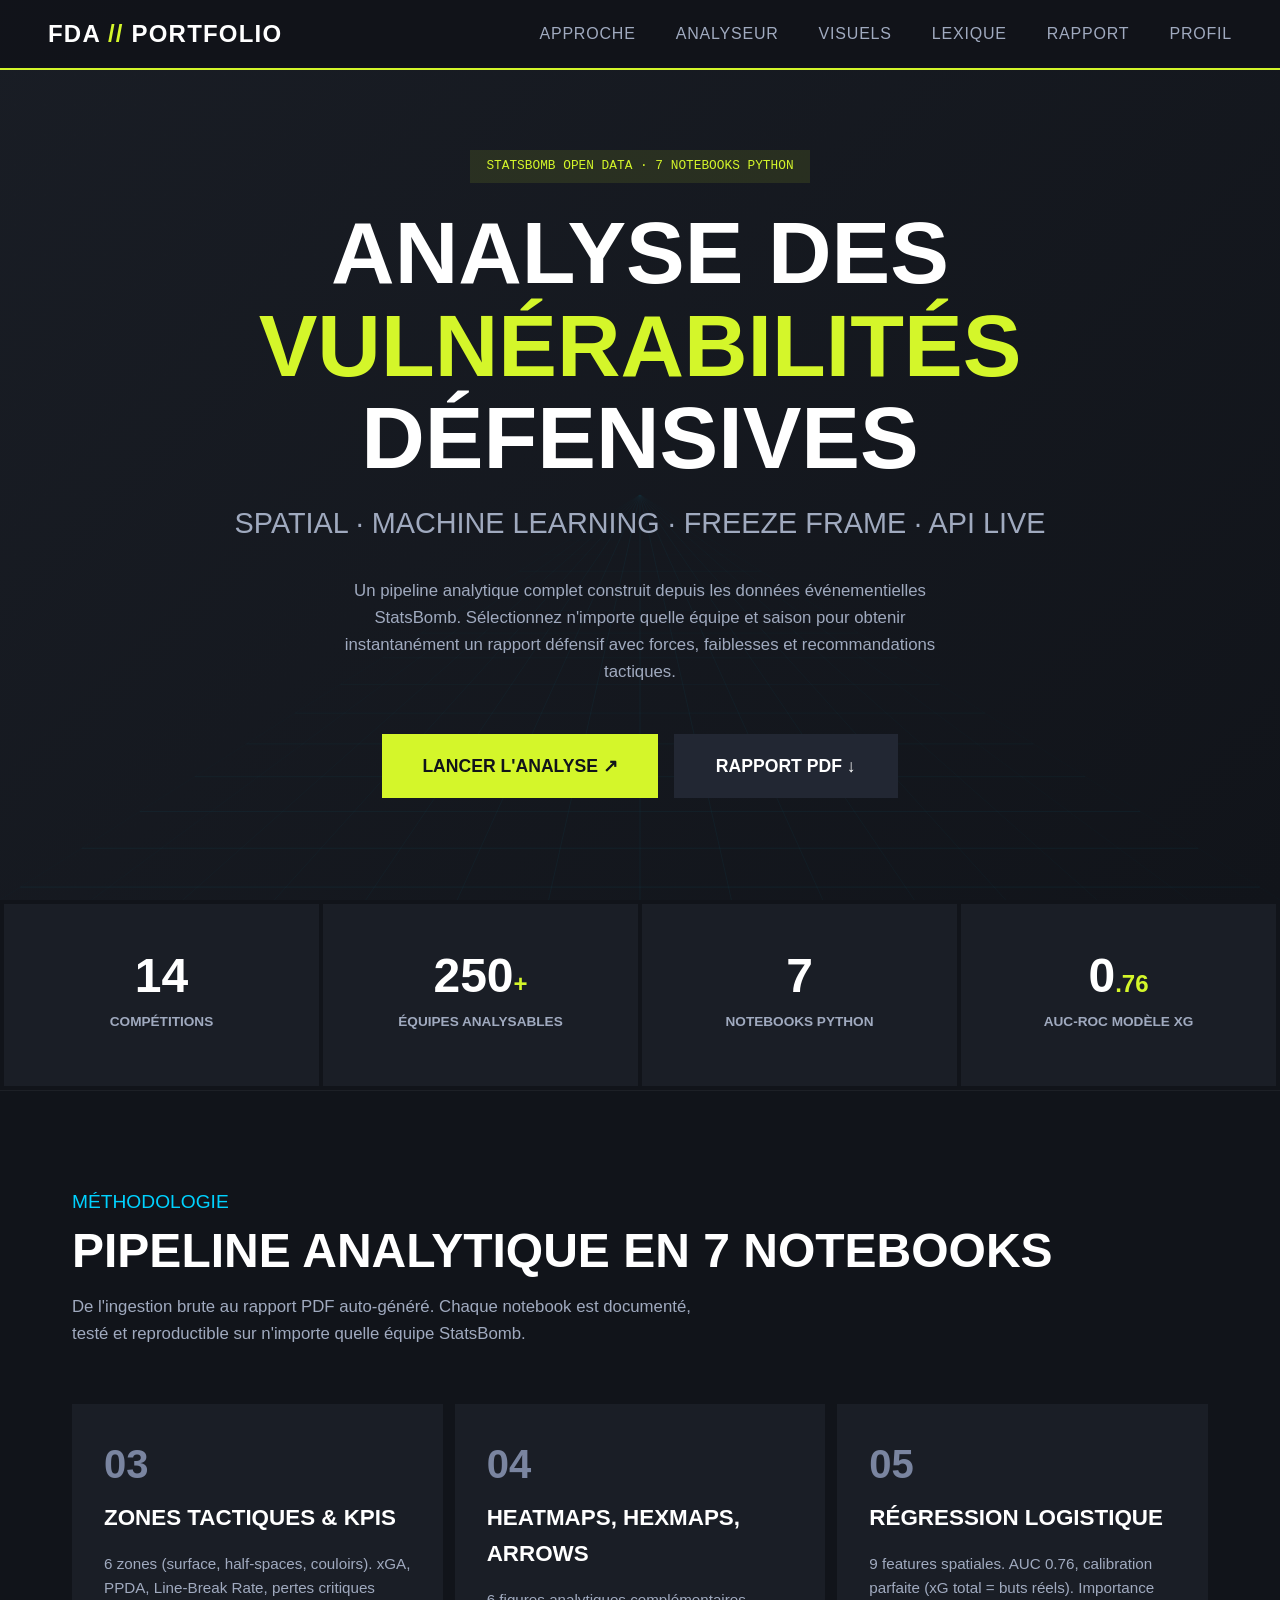
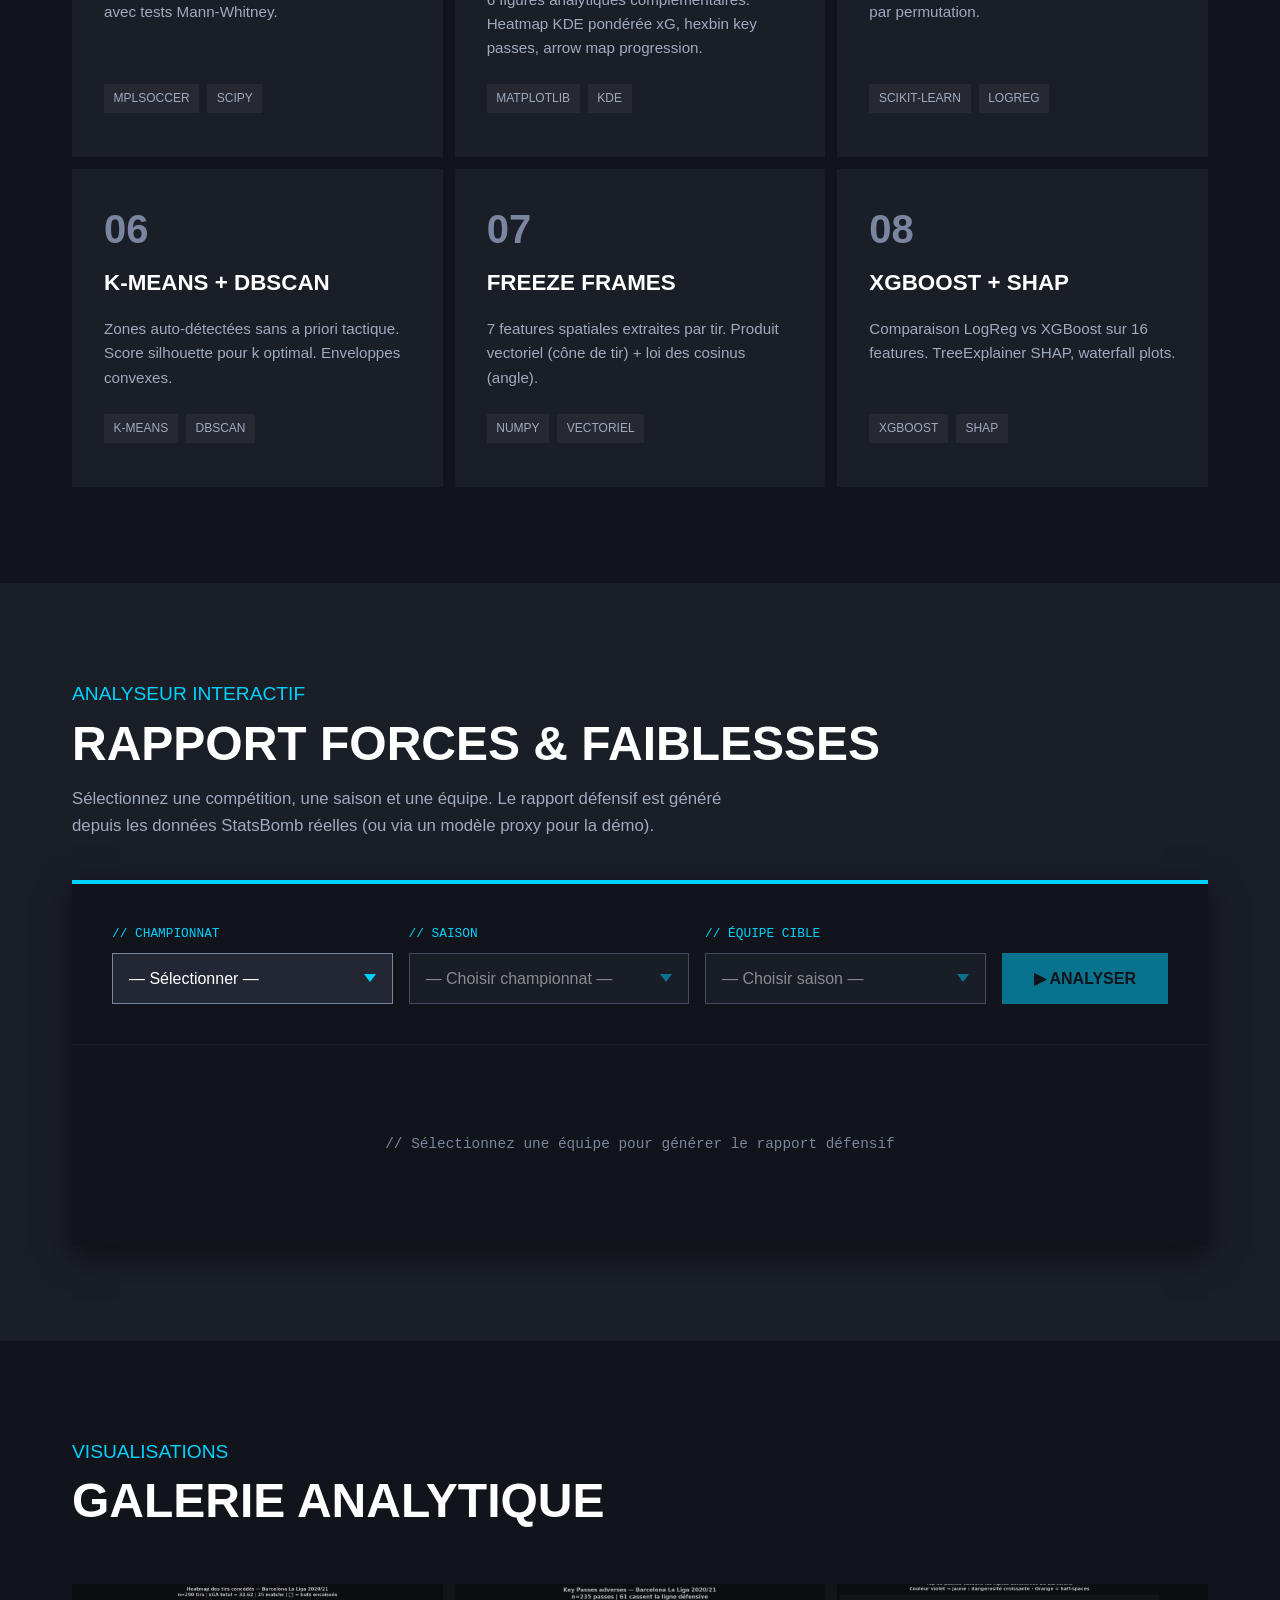
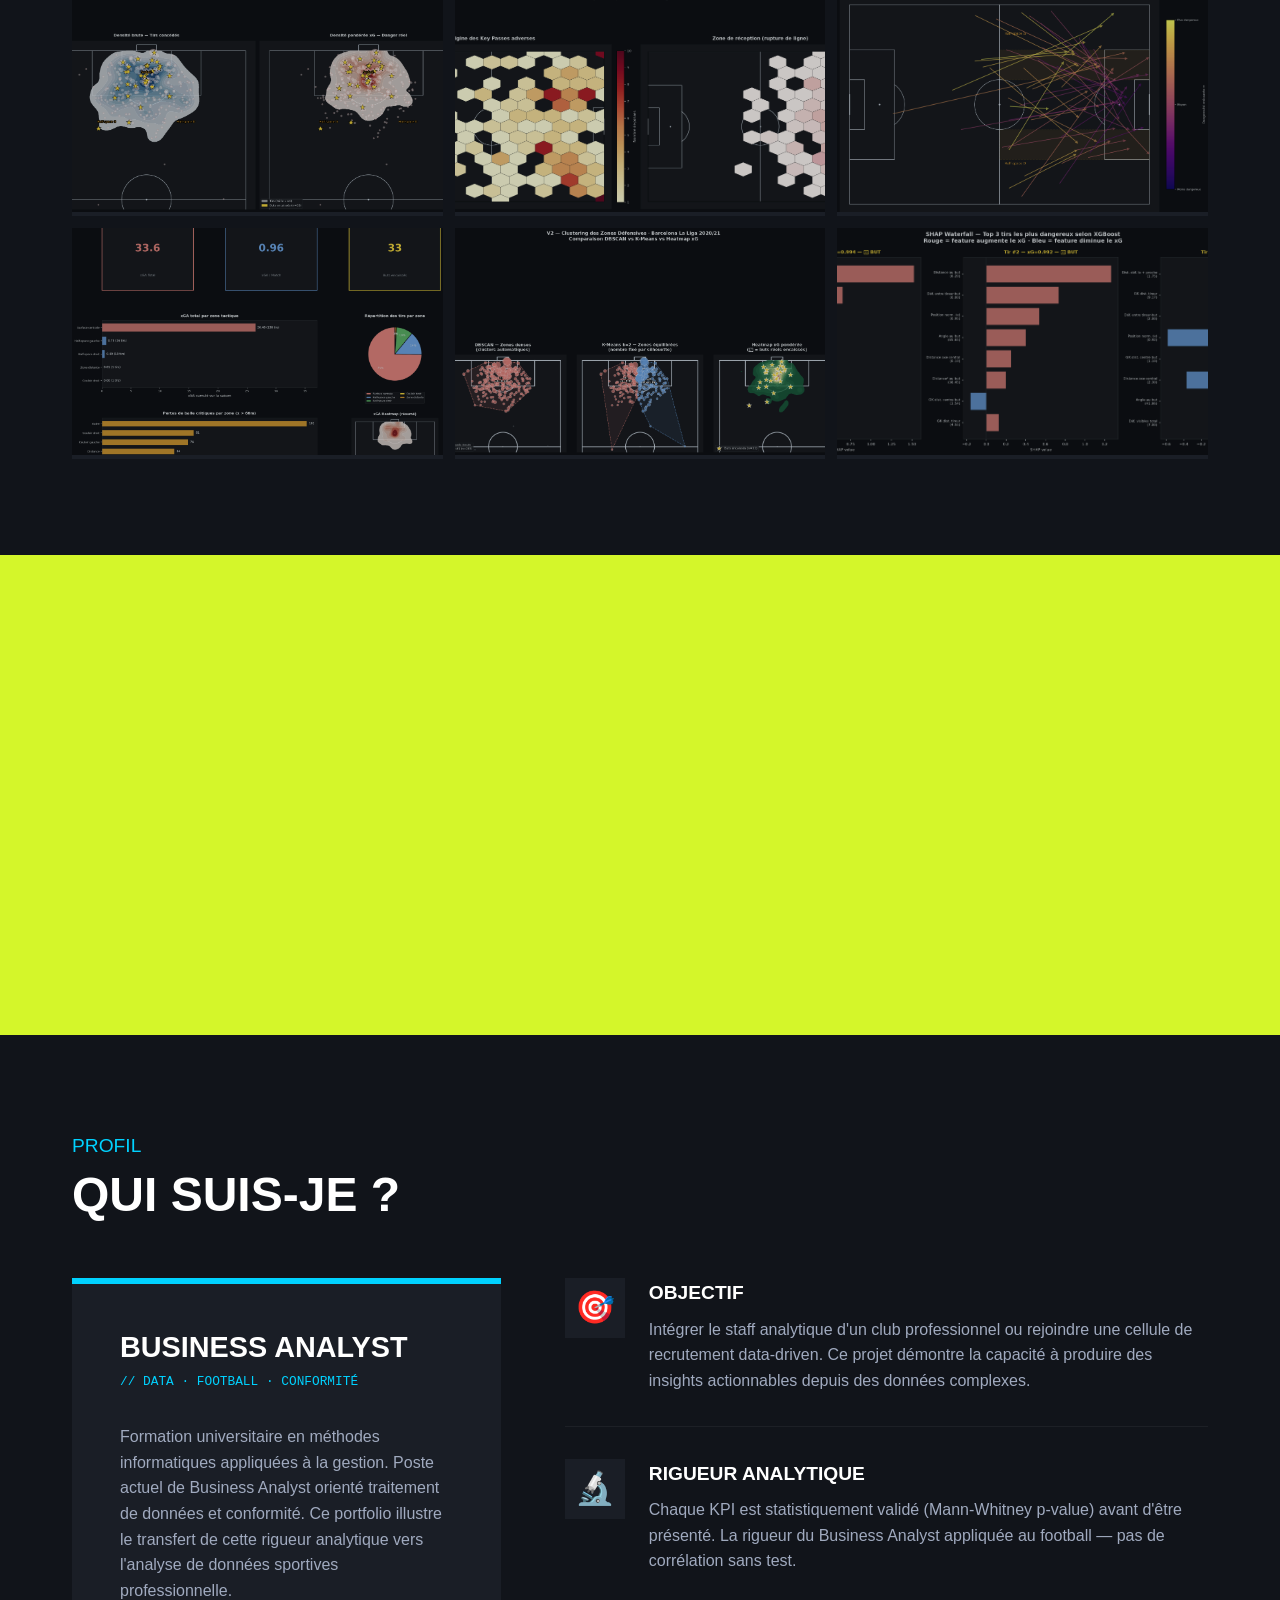
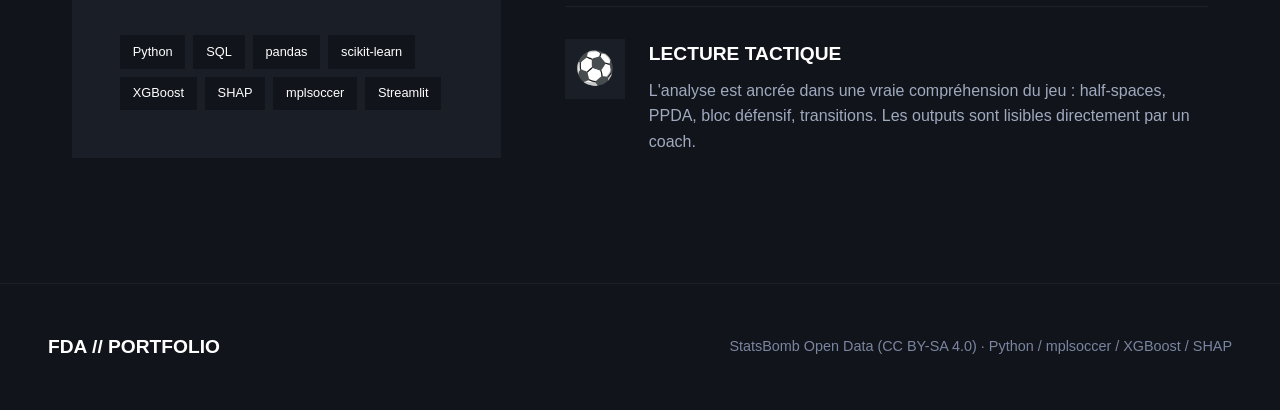
==== commit 7eb1abdd: "add: button notebooks" ====
--- a/index.html
+++ b/index.html
@@ -249,7 +249,7 @@
       </div>
      <div style="display:flex;flex-direction:column;gap:1rem;align-items:flex-start">
     <a href="assets/rapport_defensif_barcelona_2020_21.html" class="btn btn-primary" target="_blank" rel="noopener noreferrer">↓ Aller au rapport</a> 
-    <a href="https://github.com/votre_profil/votre_repo" class="btn btn-outline" target="_blank" rel="noopener noreferrer">→ Code source GitHub</a>
+    <a href="https://github.com/mathieucgermany-create/football-defense-notebooks" class="btn btn-outline" target="_blank" rel="noopener noreferrer">→ Code source GitHub</a>
 </div>
     </div>
   </div>
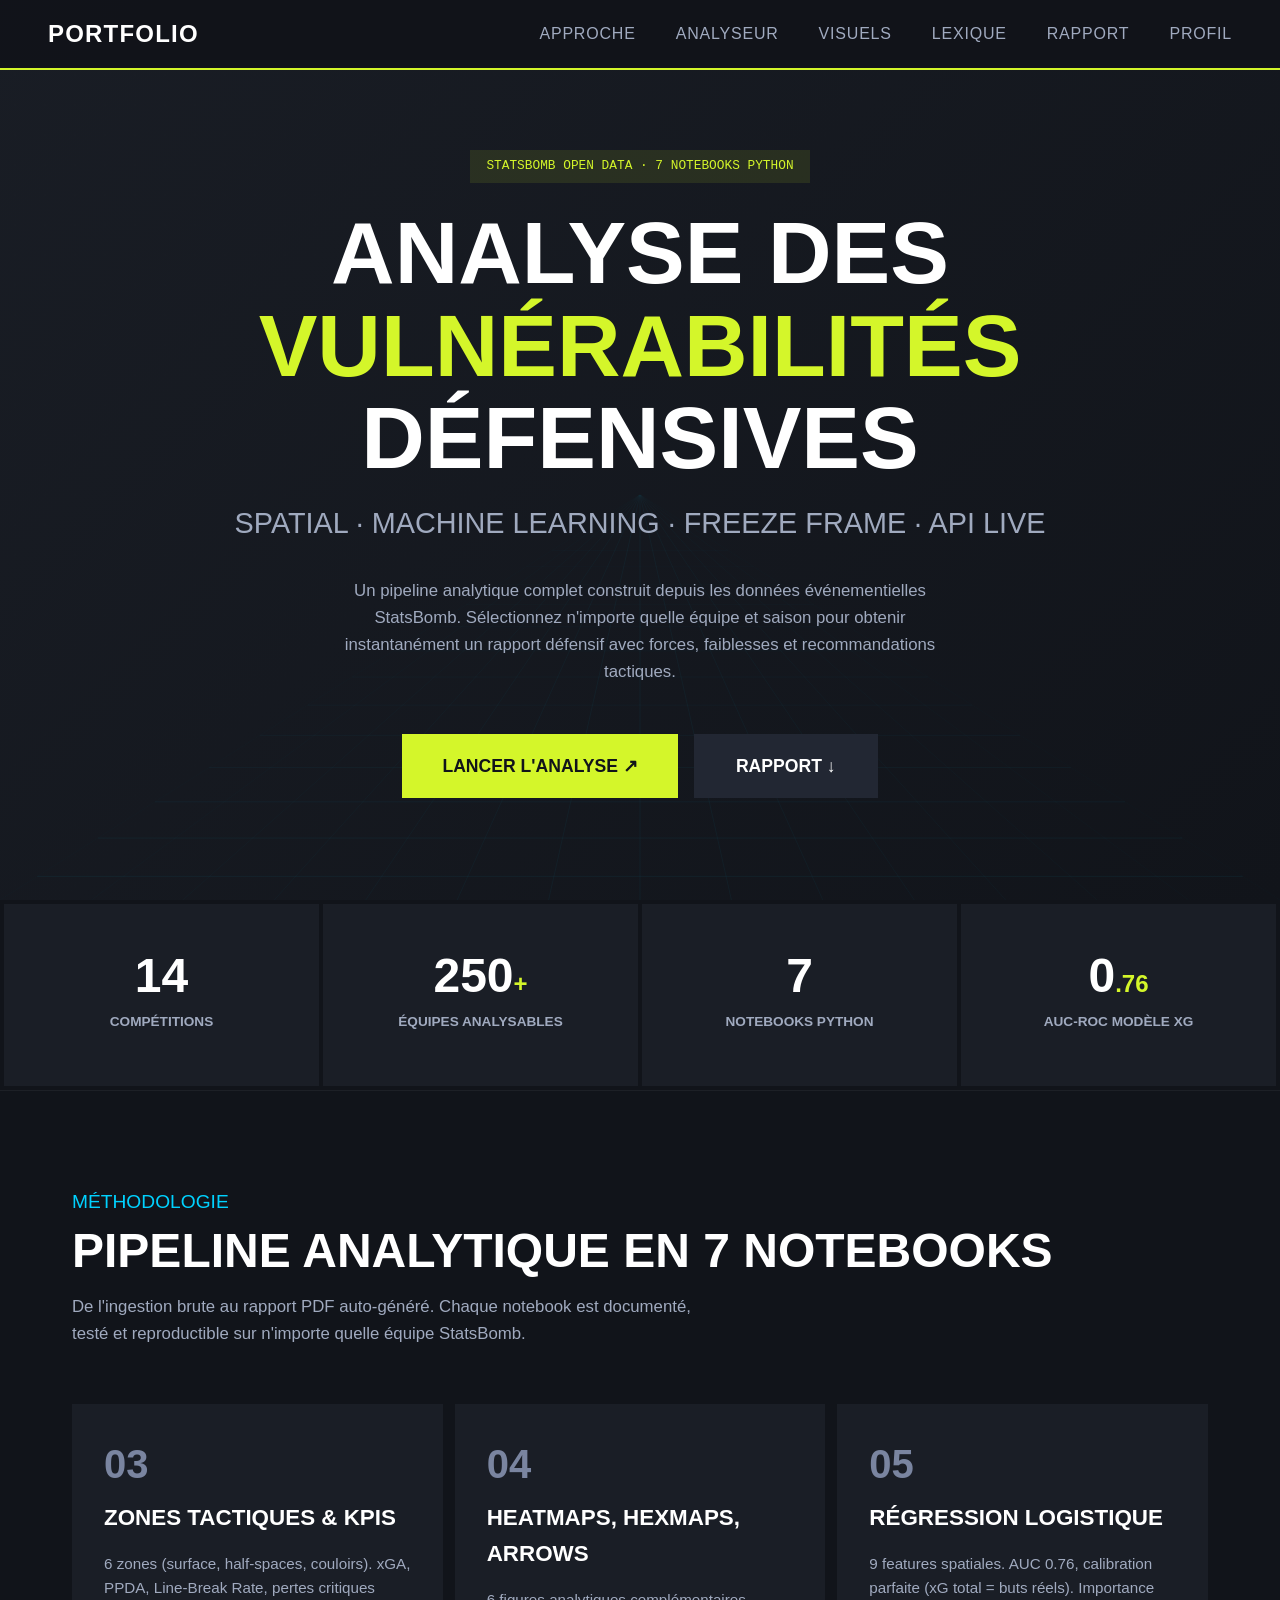
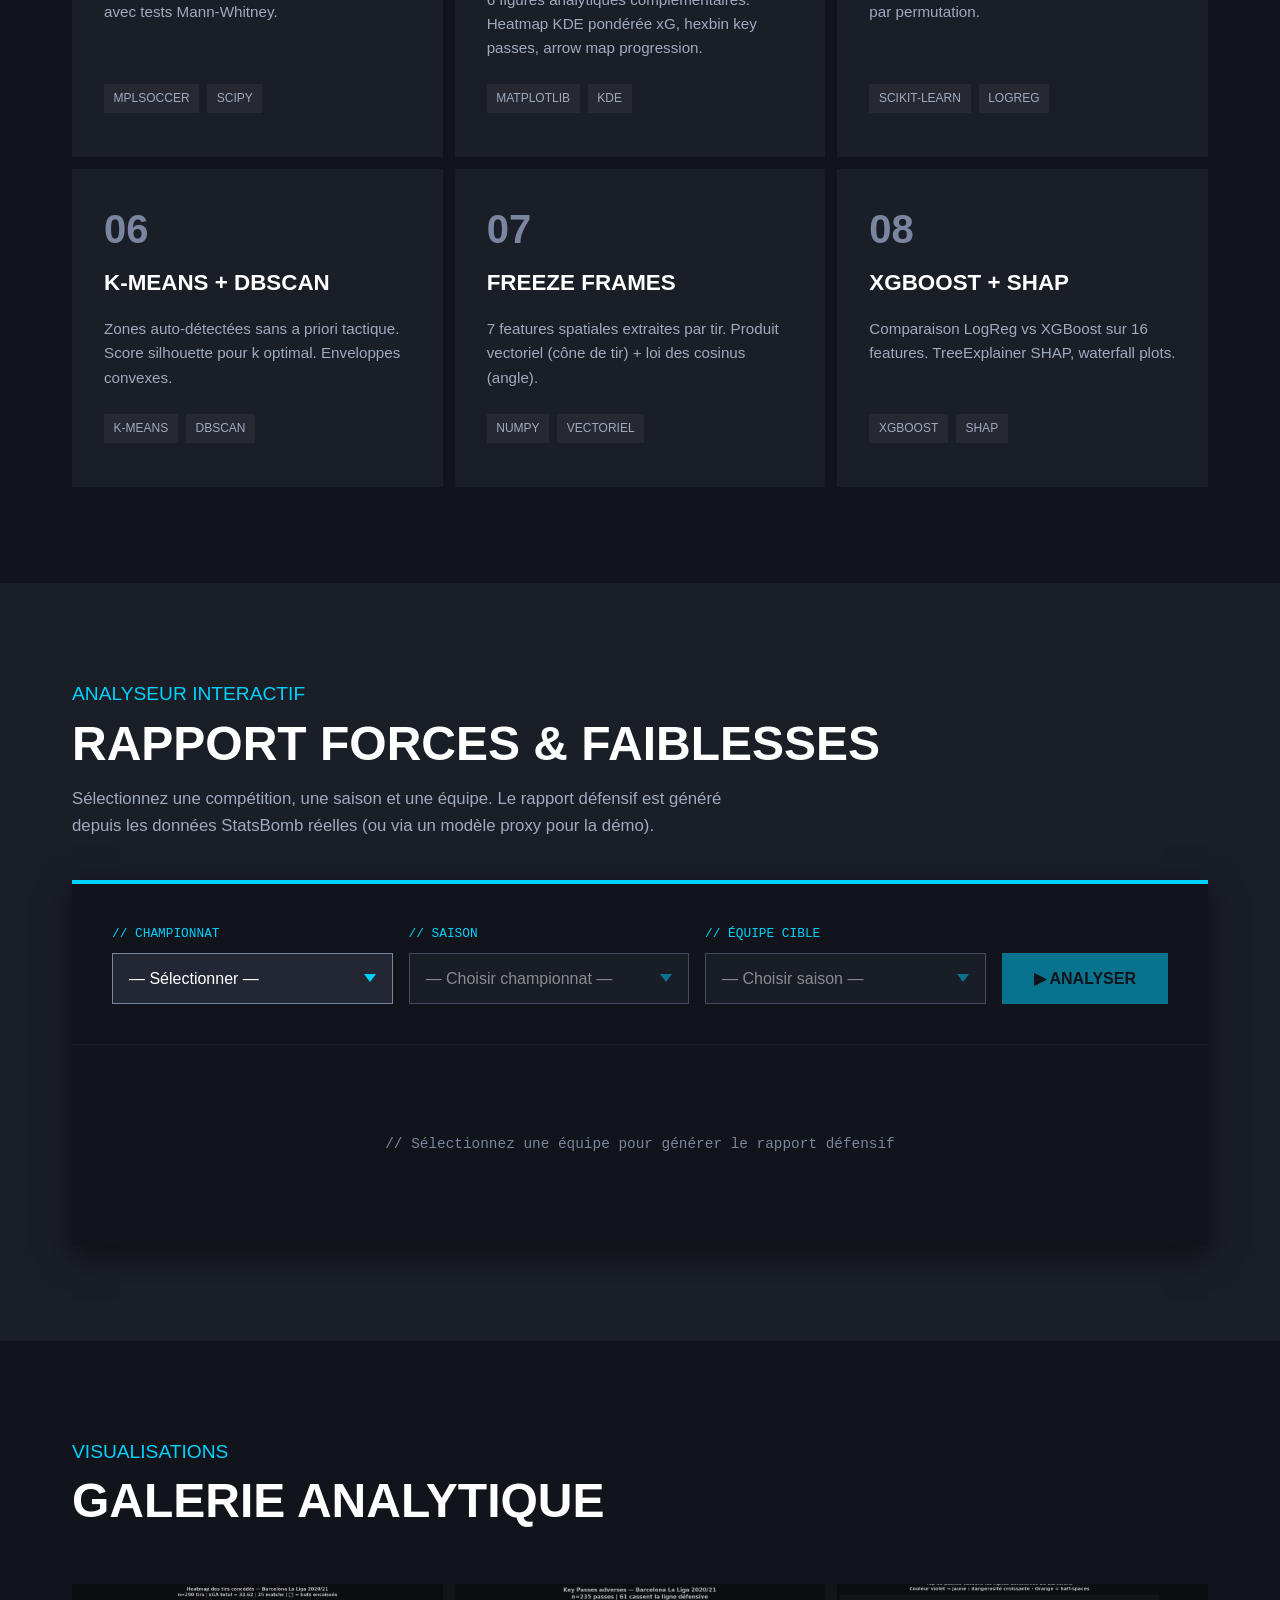
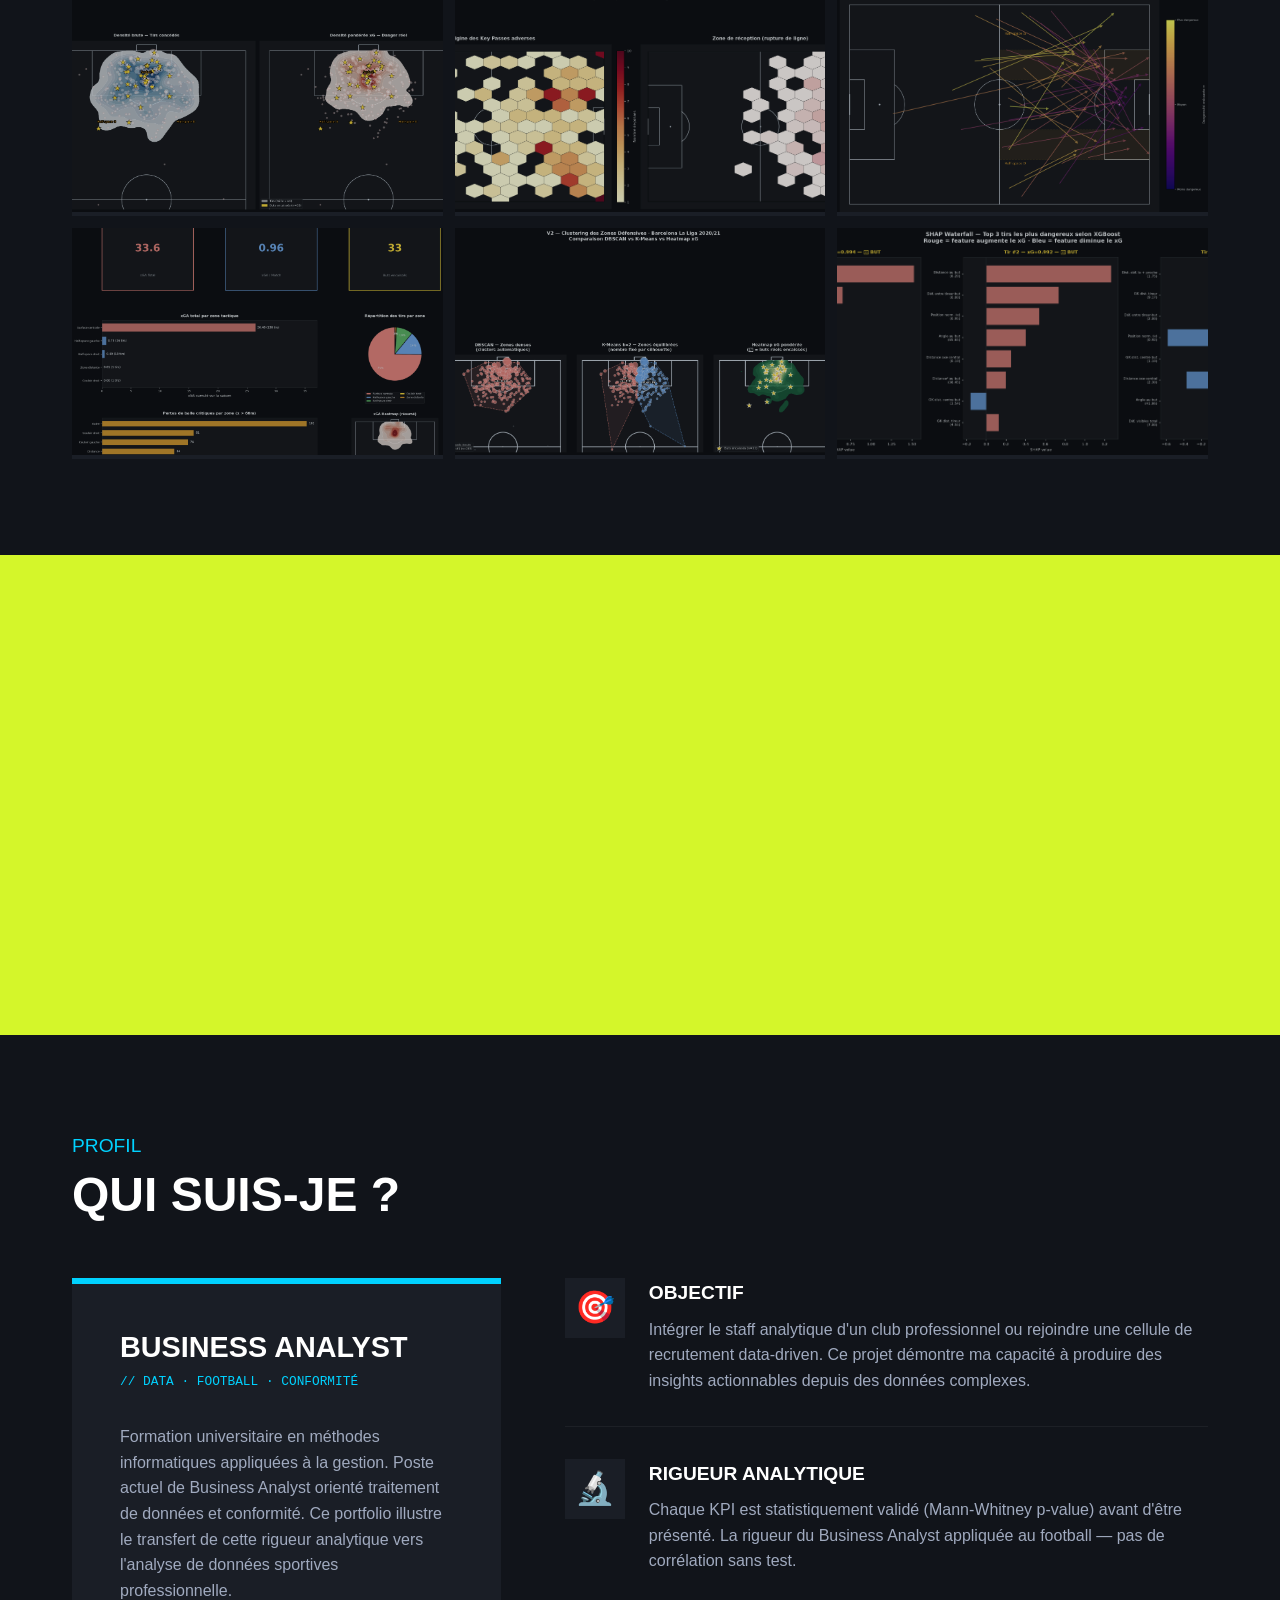
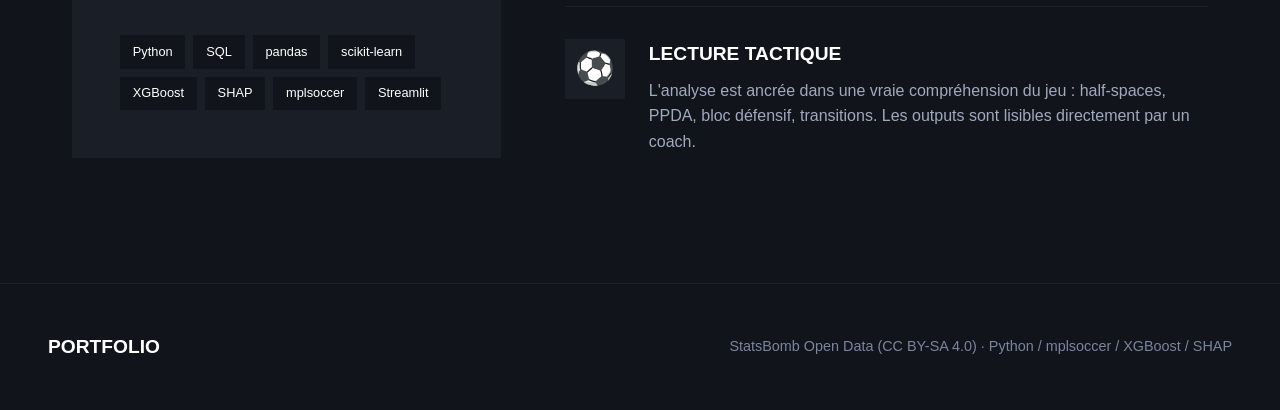
==== commit 63b661ca: "fix: correction" ====
--- a/index.html
+++ b/index.html
@@ -25,7 +25,7 @@
 <body>
 
 <nav>
-  <a href="#hero" class="nav-logo">FDA <span>//</span> PORTFOLIO</a>
+  <a href="#hero" class="nav-logo"> PORTFOLIO</a>
   <ul class="nav-links">
     <li><a href="#approach">Approche</a></li>
     <li><a href="#analyzer">Analyseur</a></li>
@@ -56,7 +56,7 @@
   
   <div class="hero-cta">
     <a href="#analyzer" class="btn btn-primary">Lancer l'analyse ↗</a>
-    <a href="#rapport" class="btn btn-outline">Rapport PDF ↓</a>
+    <a href="#rapport" class="btn btn-outline">Rapport ↓</a>
   </div>
 </section>
 
@@ -283,7 +283,7 @@
           <div class="highlight-icon">🎯</div>
           <div>
             <div class="highlight-title">OBJECTIF</div>
-            <p class="highlight-text">Intégrer le staff analytique d'un club professionnel ou rejoindre une cellule de recrutement data-driven. Ce projet démontre la capacité à produire des insights actionnables depuis des données complexes.</p>
+            <p class="highlight-text">Intégrer le staff analytique d'un club professionnel ou rejoindre une cellule de recrutement data-driven. Ce projet démontre ma capacité à produire des insights actionnables depuis des données complexes.</p>
           </div>
         </div>
         <div class="profile-highlight">
@@ -306,7 +306,7 @@
 </section>
 
 <footer>
-  <span class="footer-logo">FDA // PORTFOLIO</span>
+  <span class="footer-logo">PORTFOLIO</span>
   <span class="footer-text">StatsBomb Open Data (CC BY-SA 4.0) · Python / mplsoccer / XGBoost / SHAP</span>
 </footer>
 
